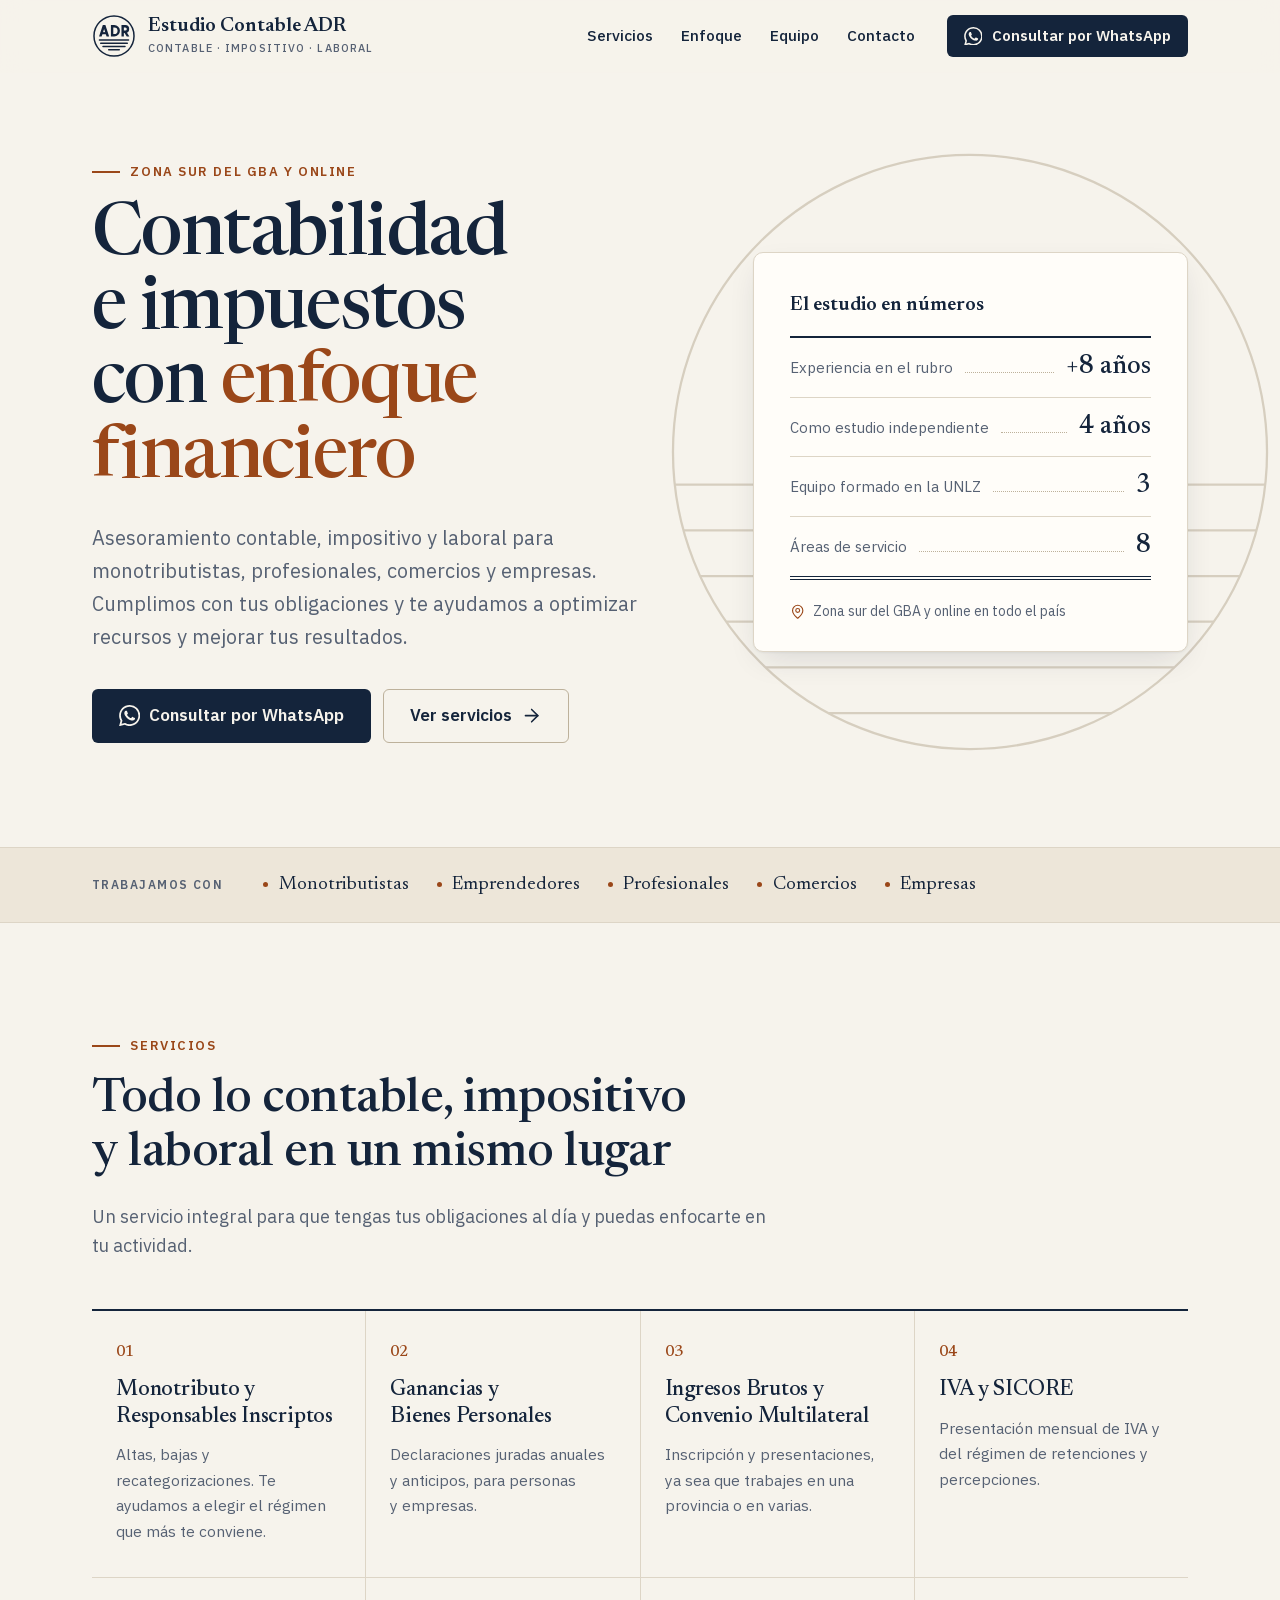
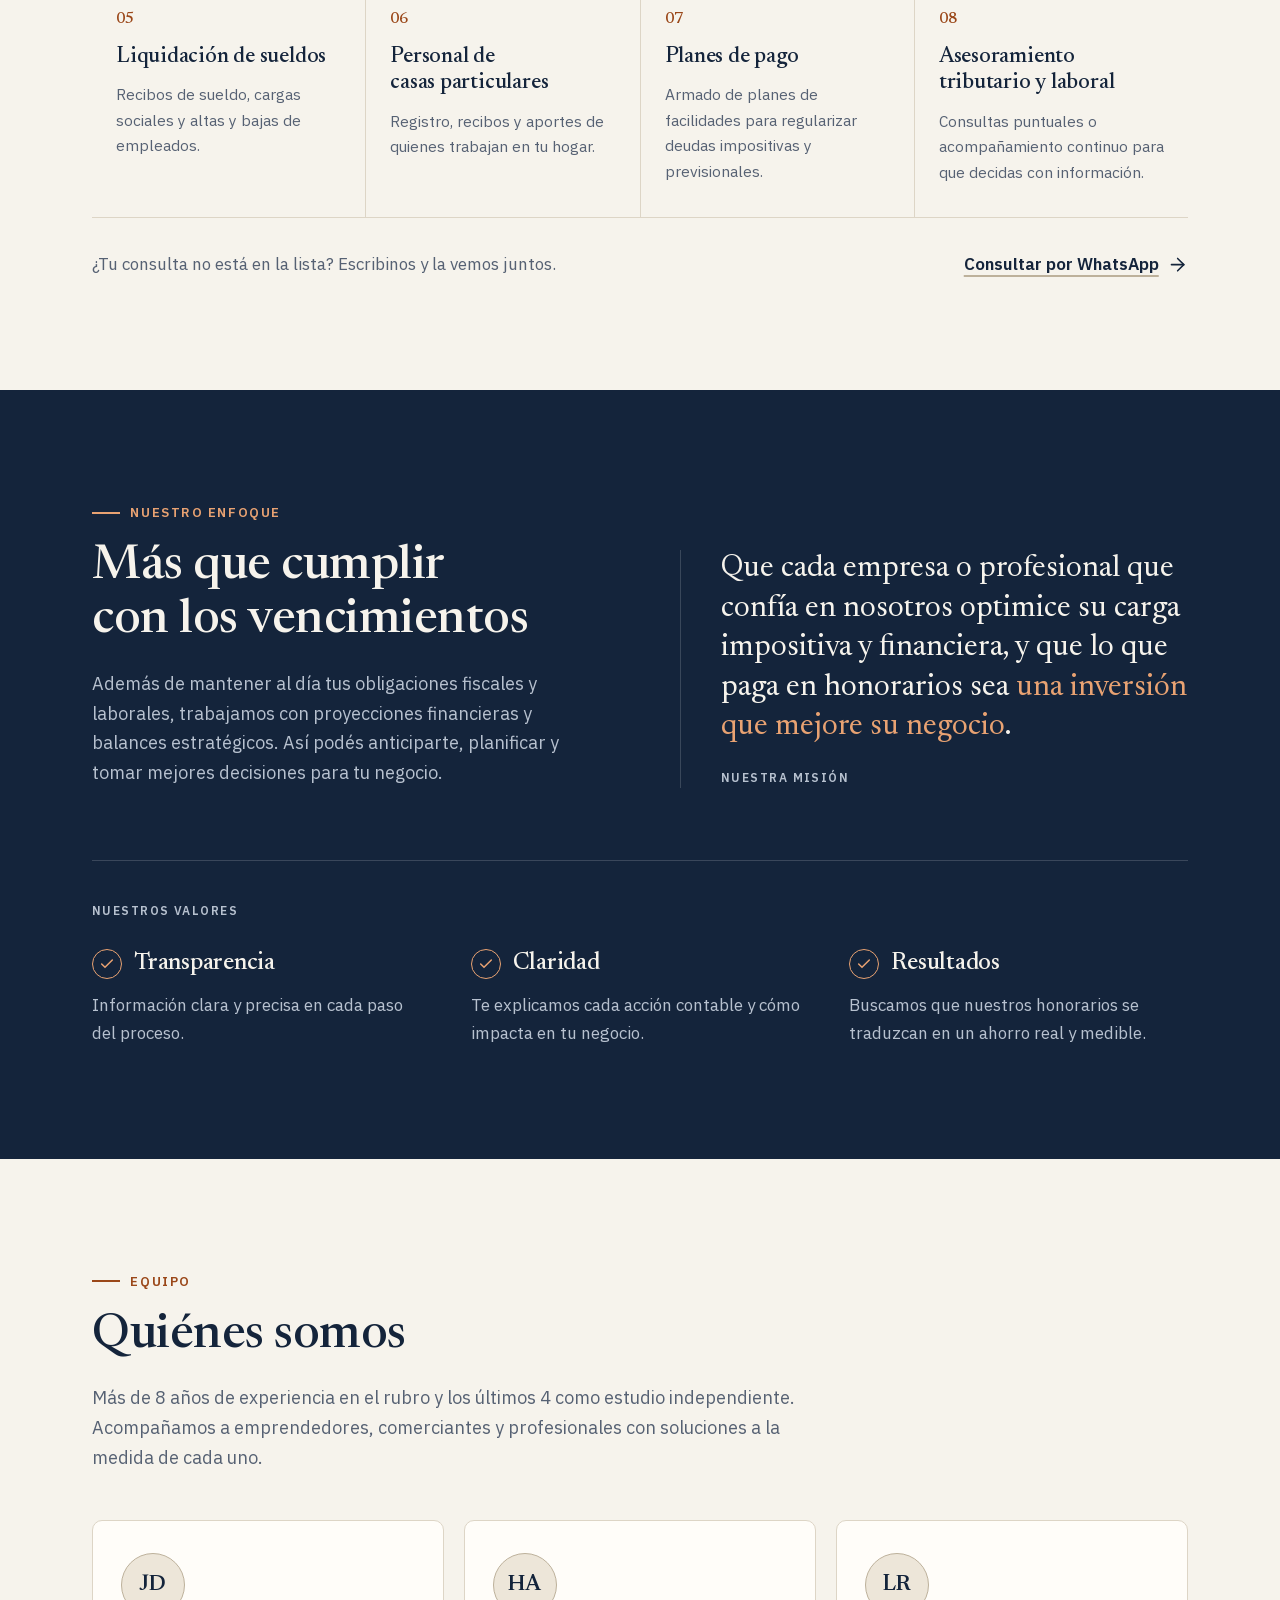
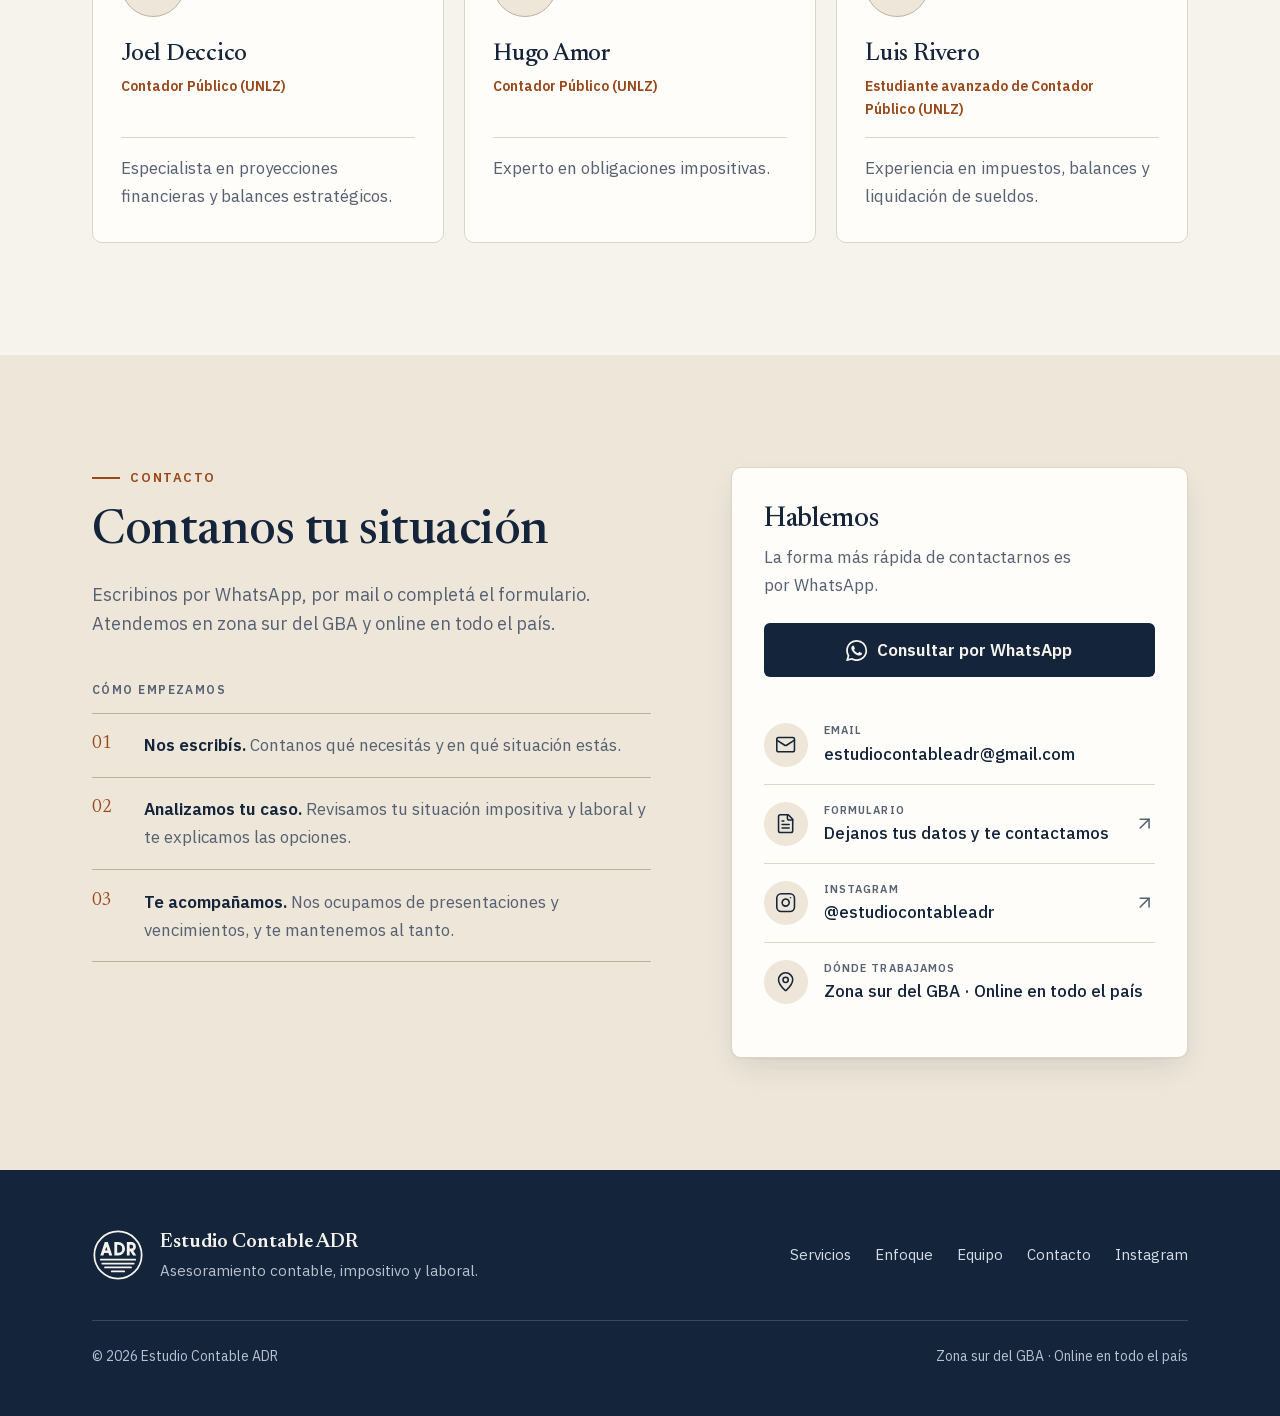
==== index.html @ 070b6fc8 "version initial" ====
<!doctype html>
<html lang="es-AR" class="no-js">
<head>
  <meta charset="utf-8">
  <meta name="viewport" content="width=device-width, initial-scale=1">
  <script>document.documentElement.className = "js";</script>

  <title>Estudio Contable ADR | Contadores en zona sur del GBA y online</title>
  <meta name="description" content="Asesoramiento contable, impositivo y laboral para monotributistas, profesionales, comercios y empresas. Zona sur del GBA y online en todo el país.">
  <link rel="canonical" href="https://estudiocontableadr.com.ar/">
  <meta name="theme-color" content="#14243b">

  <link rel="icon" href="assets/img/favicon.svg" type="image/svg+xml">
  <link rel="icon" href="assets/img/favicon-32.png" sizes="32x32" type="image/png">
  <link rel="apple-touch-icon" href="assets/img/apple-touch-icon.png">

  <link rel="preload" href="assets/fonts/newsreader.woff2" as="font" type="font/woff2" crossorigin>
  <link rel="preload" href="assets/fonts/plex-sans.woff2" as="font" type="font/woff2" crossorigin>
  <link rel="stylesheet" href="assets/css/styles.css">

  <!-- Vista previa al compartir el enlace (WhatsApp, redes, etc.) -->
  <meta property="og:type" content="website">
  <meta property="og:locale" content="es_AR">
  <meta property="og:site_name" content="Estudio Contable ADR">
  <meta property="og:title" content="Estudio Contable ADR">
  <meta property="og:description" content="Asesoramiento contable, impositivo y laboral con enfoque financiero. Zona sur del GBA y online en todo el país.">
  <meta property="og:url" content="https://estudiocontableadr.com.ar/">
  <meta property="og:image" content="https://estudiocontableadr.com.ar/assets/img/og-image.png">
  <meta property="og:image:width" content="1200">
  <meta property="og:image:height" content="630">
  <meta property="og:image:alt" content="Logo de Estudio Contable ADR y lista de servicios">
  <meta name="twitter:card" content="summary_large_image">

  <script type="application/ld+json">
  {
    "@context": "https://schema.org",
    "@type": "AccountingService",
    "@id": "https://estudiocontableadr.com.ar/#estudio",
    "name": "Estudio Contable ADR",
    "description": "Asesoramiento contable, impositivo y laboral para monotributistas, profesionales, comercios y empresas.",
    "slogan": "Optimizamos recursos y mejoramos resultados con enfoque financiero.",
    "url": "https://estudiocontableadr.com.ar/",
    "logo": "https://estudiocontableadr.com.ar/assets/img/logo-512.png",
    "image": "https://estudiocontableadr.com.ar/assets/img/og-image.png",
    "email": "estudiocontableadr@gmail.com",
    "areaServed": [
      { "@type": "AdministrativeArea", "name": "Zona sur del Gran Buenos Aires" },
      { "@type": "Country", "name": "Argentina" }
    ],
    "knowsLanguage": "es-AR",
    "knowsAbout": [
      "Monotributo", "Responsables Inscriptos", "Impuesto a las Ganancias", "Bienes Personales",
      "Ingresos Brutos", "Convenio Multilateral", "IVA", "SICORE", "Liquidación de sueldos",
      "Personal de casas particulares", "Planes de pago", "Proyecciones financieras"
    ],
    "sameAs": ["https://www.instagram.com/estudiocontableadr/"],
    "contactPoint": {
      "@type": "ContactPoint",
      "contactType": "customer service",
      "email": "estudiocontableadr@gmail.com",
      "url": "https://wa.me/message/QQUGEJXV7G3GL1",
      "availableLanguage": "es"
    }
  }
  </script>
</head>
<body>
  <!-- Íconos y logo: se reutilizan más abajo con <use> -->
  <svg xmlns="http://www.w3.org/2000/svg" style="display:none">
    <symbol id="logo" viewBox="0 0 100 100">
      <circle cx="50" cy="50" r="45.5" fill="none" stroke="currentColor" stroke-width="3.4"/>
      <g fill="currentColor">
        <path d="M16 51 24.6 25h5.8L39 51h-5.86L27.5 33.95 21.86 51Z"/>
        <path d="M21 41.2h13V46H21Z"/>
        <path fill-rule="evenodd" d="M43 25h7.5a13 13 0 0 1 0 26H43Zm5.4 5.4v15.2h2.1a7.6 7.6 0 0 0 0-15.2Z"/>
        <path fill-rule="evenodd" d="M67 25h8.5a9 9 0 0 1 0 18H72.4V51H67Zm5.4 5.4v7.2h3.1a3.6 3.6 0 0 0 0-7.2Z"/>
        <path d="M72.6 41h6l6.4 10h-6Z"/>
      </g>
      <path d="M16.9 59h66.2M19.8 66.5h60.4M25 74h50M38 81.5h24" fill="none" stroke="currentColor" stroke-width="3.4" stroke-linecap="round"/>
    </symbol>
    <symbol id="horizon" viewBox="0 0 100 100">
      <g fill="none" stroke="currentColor" stroke-width=".35">
        <circle cx="50" cy="50" r="45.5"/>
        <path d="M4.8 55h90.4M6.1 62h87.8M8.7 69h82.6M12.7 76h74.6M18.7 83h62.6M28.3 90h43.4"/>
      </g>
    </symbol>
    <symbol id="i-whatsapp" viewBox="0 0 24 24">
      <path fill="currentColor" d="M17.472 14.382c-.297-.149-1.758-.867-2.03-.967-.273-.099-.471-.148-.67.15-.197.297-.767.966-.94 1.164-.173.199-.347.223-.644.075-.297-.15-1.255-.463-2.39-1.475-.883-.788-1.48-1.761-1.653-2.059-.173-.297-.018-.458.13-.606.134-.133.298-.347.446-.52.149-.174.198-.298.298-.497.099-.198.05-.371-.025-.52-.075-.149-.669-1.612-.916-2.207-.242-.579-.487-.5-.669-.51-.173-.008-.371-.01-.57-.01-.198 0-.52.074-.792.372-.272.297-1.04 1.016-1.04 2.479 0 1.462 1.065 2.875 1.213 3.074.149.198 2.096 3.2 5.077 4.487.709.306 1.262.489 1.694.625.712.227 1.36.195 1.871.118.571-.085 1.758-.719 2.006-1.413.248-.694.248-1.289.173-1.413-.074-.124-.272-.198-.57-.347m-5.421 7.403h-.004a9.87 9.87 0 0 1-5.031-1.378l-.361-.214-3.741.982.998-3.648-.235-.374a9.86 9.86 0 0 1-1.51-5.26c.001-5.45 4.436-9.884 9.888-9.884 2.64 0 5.122 1.03 6.988 2.898a9.825 9.825 0 0 1 2.893 6.994c-.003 5.45-4.437 9.884-9.885 9.884m8.413-18.297A11.815 11.815 0 0 0 12.05 0C5.495 0 .16 5.335.157 11.892c0 2.096.547 4.142 1.588 5.945L.057 24l6.305-1.654a11.882 11.882 0 0 0 5.683 1.448h.005c6.554 0 11.89-5.335 11.893-11.893a11.821 11.821 0 0 0-3.48-8.413Z"/>
    </symbol>
    <symbol id="i-mail" viewBox="0 0 24 24">
      <rect width="20" height="16" x="2" y="4" rx="2"/><path d="m22 7-8.97 5.7a1.94 1.94 0 0 1-2.06 0L2 7"/>
    </symbol>
    <symbol id="i-form" viewBox="0 0 24 24">
      <path d="M15 2H6a2 2 0 0 0-2 2v16a2 2 0 0 0 2 2h12a2 2 0 0 0 2-2V7Z"/><path d="M14 2v4a2 2 0 0 0 2 2h4"/><path d="M10 9H8"/><path d="M16 13H8"/><path d="M16 17H8"/>
    </symbol>
    <symbol id="i-instagram" viewBox="0 0 24 24">
      <rect width="20" height="20" x="2" y="2" rx="5" ry="5"/><path d="M16 11.37A4 4 0 1 1 12.63 8 4 4 0 0 1 16 11.37z"/><path d="M17.5 6.5h.01"/>
    </symbol>
    <symbol id="i-pin" viewBox="0 0 24 24">
      <path d="M20 10c0 4.993-5.539 10.193-7.399 11.799a1 1 0 0 1-1.202 0C9.539 20.193 4 14.993 4 10a8 8 0 0 1 16 0"/><circle cx="12" cy="10" r="3"/>
    </symbol>
    <symbol id="i-arrow" viewBox="0 0 24 24">
      <path d="M5 12h14"/><path d="m12 5 7 7-7 7"/>
    </symbol>
    <symbol id="i-external" viewBox="0 0 24 24">
      <path d="M7 7h10v10"/><path d="M7 17 17 7"/>
    </symbol>
    <symbol id="i-check" viewBox="0 0 24 24">
      <path d="M20 6 9 17l-5-5"/>
    </symbol>
    <symbol id="i-menu" viewBox="0 0 24 24">
      <path d="M4 7h16M4 12h16M4 17h16"/>
    </symbol>
  </svg>

  <a class="skip-link" href="#contenido">Saltar al contenido</a>

  <header class="site-header">
    <div class="container header-inner">
      <a class="brand" href="#inicio">
        <svg class="brand-mark" aria-hidden="true"><use href="#logo"/></svg>
        <span class="brand-text">
          <span class="brand-name">Estudio Contable ADR</span>
          <span class="brand-tag">Contable · Impositivo · Laboral</span>
        </span>
      </a>

      <button class="nav-toggle" type="button" aria-expanded="false" aria-controls="site-nav">
        <svg class="icon" aria-hidden="true"><use href="#i-menu"/></svg>
        <span class="nav-toggle-label">Menú</span>
      </button>

      <nav class="site-nav" id="site-nav" aria-label="Principal">
        <ul>
          <li><a href="#servicios">Servicios</a></li>
          <li><a href="#enfoque">Enfoque</a></li>
          <li><a href="#equipo">Equipo</a></li>
          <li><a href="#contacto">Contacto</a></li>
        </ul>
        <a class="btn btn-primary btn-sm" href="https://wa.me/message/QQUGEJXV7G3GL1" target="_blank" rel="noopener">
          <svg class="icon icon-fill" aria-hidden="true"><use href="#i-whatsapp"/></svg>
          Consultar por WhatsApp
        </a>
      </nav>
    </div>
  </header>

  <main id="contenido">
    <!-- Inicio -->
    <section class="hero" id="inicio" aria-labelledby="hero-title">
      <div class="container hero-grid">
        <div class="hero-copy">
          <p class="eyebrow">Zona sur del GBA y online</p>
          <h1 id="hero-title">Contabilidad e impuestos con <span class="accent">enfoque financiero</span></h1>
          <p class="hero-lead">
            Asesoramiento contable, impositivo y laboral para monotributistas, profesionales, comercios y empresas.
            Cumplimos con tus obligaciones y te ayudamos a optimizar recursos y mejorar tus resultados.
          </p>
          <div class="hero-actions" data-hide-fab>
            <a class="btn btn-primary btn-lg" href="https://wa.me/message/QQUGEJXV7G3GL1" target="_blank" rel="noopener">
              <svg class="icon icon-fill" aria-hidden="true"><use href="#i-whatsapp"/></svg>
              Consultar por WhatsApp
            </a>
            <a class="btn btn-secondary btn-lg" href="#servicios">
              Ver servicios
              <svg class="icon" aria-hidden="true"><use href="#i-arrow"/></svg>
            </a>
          </div>
        </div>

        <div class="hero-visual">
          <svg class="hero-art" aria-hidden="true"><use href="#horizon"/></svg>
          <aside class="ledger" aria-labelledby="ledger-title">
            <div class="ledger-head">
              <p class="ledger-title" id="ledger-title">El estudio en números</p>
            </div>
            <dl>
              <div class="ledger-row"><dt>Experiencia en el rubro</dt><dd>+8 años</dd></div>
              <div class="ledger-row"><dt>Como estudio independiente</dt><dd>4 años</dd></div>
              <div class="ledger-row"><dt>Equipo formado en la UNLZ</dt><dd>3</dd></div>
              <div class="ledger-row"><dt>Áreas de servicio</dt><dd>8</dd></div>
            </dl>
            <p class="ledger-foot">
              <svg class="icon" aria-hidden="true"><use href="#i-pin"/></svg>
              Zona sur del GBA y online en todo el país
            </p>
          </aside>
        </div>
      </div>
    </section>

    <div class="audience">
      <div class="container audience-inner">
        <p class="audience-label">Trabajamos con</p>
        <ul class="audience-list">
          <li>Monotributistas</li>
          <li>Emprendedores</li>
          <li>Profesionales</li>
          <li>Comercios</li>
          <li>Empresas</li>
        </ul>
      </div>
    </div>

    <!-- Servicios -->
    <section class="section" id="servicios" aria-labelledby="servicios-title">
      <div class="container">
        <div class="section-head">
          <p class="eyebrow">Servicios</p>
          <h2 id="servicios-title">Todo lo contable, impositivo y laboral en un mismo lugar</h2>
          <p class="section-lead">Un servicio integral para que tengas tus obligaciones al día y puedas enfocarte en tu actividad.</p>
        </div>

        <ol class="services">
          <li class="service">
            <span class="service-num">01</span>
            <h3>Monotributo y Responsables Inscriptos</h3>
            <p>Altas, bajas y recategorizaciones. Te ayudamos a elegir el régimen que más te conviene.</p>
          </li>
          <li class="service">
            <span class="service-num">02</span>
            <h3>Ganancias y Bienes Personales</h3>
            <p>Declaraciones juradas anuales y anticipos, para personas y empresas.</p>
          </li>
          <li class="service">
            <span class="service-num">03</span>
            <h3>Ingresos Brutos y Convenio Multilateral</h3>
            <p>Inscripción y presentaciones, ya sea que trabajes en una provincia o en varias.</p>
          </li>
          <li class="service">
            <span class="service-num">04</span>
            <h3>IVA y SICORE</h3>
            <p>Presentación mensual de IVA y del régimen de retenciones y percepciones.</p>
          </li>
          <li class="service">
            <span class="service-num">05</span>
            <h3>Liquidación de sueldos</h3>
            <p>Recibos de sueldo, cargas sociales y altas y bajas de empleados.</p>
          </li>
          <li class="service">
            <span class="service-num">06</span>
            <h3>Personal de casas particulares</h3>
            <p>Registro, recibos y aportes de quienes trabajan en tu hogar.</p>
          </li>
          <li class="service">
            <span class="service-num">07</span>
            <h3>Planes de pago</h3>
            <p>Armado de planes de facilidades para regularizar deudas impositivas y previsionales.</p>
          </li>
          <li class="service">
            <span class="service-num">08</span>
            <h3>Asesoramiento tributario y laboral</h3>
            <p>Consultas puntuales o acompañamiento continuo para que decidas con información.</p>
          </li>
        </ol>

        <div class="services-note">
          <p>¿Tu consulta no está en la lista? Escribinos y la vemos juntos.</p>
          <a class="text-link" href="https://wa.me/message/QQUGEJXV7G3GL1" target="_blank" rel="noopener">
            Consultar por WhatsApp
            <svg class="icon" aria-hidden="true"><use href="#i-arrow"/></svg>
          </a>
        </div>
      </div>
    </section>

    <!-- Enfoque, misión y valores -->
    <section class="section section-dark" id="enfoque" aria-labelledby="enfoque-title">
      <div class="container">
        <div class="enfoque-grid">
          <div class="enfoque-copy">
            <p class="eyebrow">Nuestro enfoque</p>
            <h2 id="enfoque-title">Más que cumplir con los vencimientos</h2>
            <p>
              Además de mantener al día tus obligaciones fiscales y laborales, trabajamos con proyecciones financieras
              y balances estratégicos. Así podés anticiparte, planificar y tomar mejores decisiones para tu negocio.
            </p>
          </div>
          <figure class="mission">
            <blockquote>
              <p>Que cada empresa o profesional que confía en nosotros optimice su carga impositiva y financiera, y que lo que paga en honorarios sea <span class="hl">una inversión que mejore su negocio</span>.</p>
            </blockquote>
            <figcaption>Nuestra misión</figcaption>
          </figure>
        </div>

        <p class="values-label">Nuestros valores</p>
        <ul class="values">
          <li>
            <h3><span class="value-mark" aria-hidden="true"><svg class="icon"><use href="#i-check"/></svg></span>Transparencia</h3>
            <p>Información clara y precisa en cada paso del proceso.</p>
          </li>
          <li>
            <h3><span class="value-mark" aria-hidden="true"><svg class="icon"><use href="#i-check"/></svg></span>Claridad</h3>
            <p>Te explicamos cada acción contable y cómo impacta en tu negocio.</p>
          </li>
          <li>
            <h3><span class="value-mark" aria-hidden="true"><svg class="icon"><use href="#i-check"/></svg></span>Resultados</h3>
            <p>Buscamos que nuestros honorarios se traduzcan en un ahorro real y medible.</p>
          </li>
        </ul>
      </div>
    </section>

    <!-- Equipo -->
    <section class="section" id="equipo" aria-labelledby="equipo-title">
      <div class="container">
        <div class="section-head">
          <p class="eyebrow">Equipo</p>
          <h2 id="equipo-title">Quiénes somos</h2>
          <p class="section-lead">
            Más de 8 años de experiencia en el rubro y los últimos 4 como estudio independiente.
            Acompañamos a emprendedores, comerciantes y profesionales con soluciones a la medida de cada uno.
          </p>
        </div>

        <ul class="team">
          <li class="person">
            <span class="monogram" aria-hidden="true">JD</span>
            <h3>Joel Deccico</h3>
            <p class="person-role">Contador Público (UNLZ)</p>
            <p class="person-bio">Especialista en proyecciones financieras y balances estratégicos.</p>
          </li>
          <li class="person">
            <span class="monogram" aria-hidden="true">HA</span>
            <h3>Hugo Amor</h3>
            <p class="person-role">Contador Público (UNLZ)</p>
            <p class="person-bio">Experto en obligaciones impositivas.</p>
          </li>
          <li class="person">
            <span class="monogram" aria-hidden="true">LR</span>
            <h3>Luis Rivero</h3>
            <p class="person-role">Estudiante avanzado de Contador Público (UNLZ)</p>
            <p class="person-bio">Experiencia en impuestos, balances y liquidación de sueldos.</p>
          </li>
        </ul>
      </div>
    </section>

    <!-- Contacto -->
    <section class="section section-alt" id="contacto" aria-labelledby="contacto-title" data-hide-fab>
      <div class="container contact-grid">
        <div class="contact-copy">
          <p class="eyebrow">Contacto</p>
          <h2 id="contacto-title">Contanos tu situación</h2>
          <p class="section-lead">
            Escribinos por WhatsApp, por mail o completá el formulario.
            Atendemos en zona sur del GBA y online en todo el país.
          </p>

          <h3 class="steps-title">Cómo empezamos</h3>
          <ol class="steps">
            <li><p><strong>Nos escribís.</strong> Contanos qué necesitás y en qué situación estás.</p></li>
            <li><p><strong>Analizamos tu caso.</strong> Revisamos tu situación impositiva y laboral y te explicamos las opciones.</p></li>
            <li><p><strong>Te acompañamos.</strong> Nos ocupamos de presentaciones y vencimientos, y te mantenemos al tanto.</p></li>
          </ol>
        </div>

        <div class="contact-card">
          <h3>Hablemos</h3>
          <p>La forma más rápida de contactarnos es por WhatsApp.</p>
          <a class="btn btn-primary btn-lg btn-block" href="https://wa.me/message/QQUGEJXV7G3GL1" target="_blank" rel="noopener">
            <svg class="icon icon-fill" aria-hidden="true"><use href="#i-whatsapp"/></svg>
            Consultar por WhatsApp
          </a>
          <ul class="contact-list">
            <li>
              <a class="contact-item" href="mailto:estudiocontableadr@gmail.com">
                <span class="contact-icon" aria-hidden="true"><svg class="icon"><use href="#i-mail"/></svg></span>
                <span><span class="contact-label">Email</span><span class="contact-value">estudiocontableadr@gmail.com</span></span>
              </a>
            </li>
            <li>
              <a class="contact-item" href="https://docs.google.com/forms/d/e/1FAIpQLSdKq2S0d7ADf2-UgpRKqKC4m7W-3a2erWjjHRKB56jhGeQkDA/viewform" target="_blank" rel="noopener">
                <span class="contact-icon" aria-hidden="true"><svg class="icon"><use href="#i-form"/></svg></span>
                <span><span class="contact-label">Formulario</span><span class="contact-value">Dejanos tus datos y te contactamos</span></span>
                <svg class="icon contact-arrow" aria-hidden="true"><use href="#i-external"/></svg>
              </a>
            </li>
            <li>
              <a class="contact-item" href="https://www.instagram.com/estudiocontableadr/" target="_blank" rel="noopener">
                <span class="contact-icon" aria-hidden="true"><svg class="icon"><use href="#i-instagram"/></svg></span>
                <span><span class="contact-label">Instagram</span><span class="contact-value">@estudiocontableadr</span></span>
                <svg class="icon contact-arrow" aria-hidden="true"><use href="#i-external"/></svg>
              </a>
            </li>
            <li>
              <div class="contact-item">
                <span class="contact-icon" aria-hidden="true"><svg class="icon"><use href="#i-pin"/></svg></span>
                <span><span class="contact-label">Dónde trabajamos</span><span class="contact-value">Zona sur del GBA · Online en todo el país</span></span>
              </div>
            </li>
          </ul>
        </div>
      </div>
    </section>
  </main>

  <footer class="site-footer" data-hide-fab>
    <div class="container footer-inner">
      <div class="footer-brand">
        <svg aria-hidden="true"><use href="#logo"/></svg>
        <div>
          <p class="footer-name">Estudio Contable ADR</p>
          <p>Asesoramiento contable, impositivo y laboral.</p>
        </div>
      </div>
      <nav class="footer-nav" aria-label="Pie de página">
        <ul>
          <li><a href="#servicios">Servicios</a></li>
          <li><a href="#enfoque">Enfoque</a></li>
          <li><a href="#equipo">Equipo</a></li>
          <li><a href="#contacto">Contacto</a></li>
          <li><a href="https://www.instagram.com/estudiocontableadr/" target="_blank" rel="noopener">Instagram</a></li>
        </ul>
      </nav>
      <div class="footer-bottom">
        <p>© <span data-year>2026</span> Estudio Contable ADR</p>
        <p>Zona sur del GBA · Online en todo el país</p>
      </div>
    </div>
  </footer>

  <a class="wa-float" href="https://wa.me/message/QQUGEJXV7G3GL1" target="_blank" rel="noopener" aria-label="Consultar por WhatsApp">
    <svg class="icon icon-fill" aria-hidden="true"><use href="#i-whatsapp"/></svg>
  </a>

  <script src="assets/js/main.js" defer></script>
</body>
</html>
---- assets/css/styles.css ----
/* ==========================================================================
   Estudio Contable ADR
   ========================================================================== */

@font-face {
  font-family: "Newsreader";
  src: url("../fonts/newsreader.woff2") format("woff2");
  font-weight: 400 600;
  font-style: normal;
  font-display: swap;
}

@font-face {
  font-family: "IBM Plex Sans";
  src: url("../fonts/plex-sans.woff2") format("woff2");
  font-weight: 400 600;
  font-style: normal;
  font-display: swap;
}

:root {
  --ink: #14243b;
  --ink-soft: #24395a;
  --text: #1f2a38;
  --muted: #566173;
  --paper: #f6f3ec;
  --paper-2: #ede6d9;
  --surface: #fffdf9;
  --line: #ddd5c6;
  --line-strong: #bdb19b;
  --accent: #9a4719;
  --accent-soft: #e8a272;

  --on-dark: #d5dce6;
  --on-dark-muted: #b7c1cf;
  --on-dark-line: rgb(255 255 255 / 0.16);

  --font-serif: "Newsreader", "Iowan Old Style", Georgia, serif;
  --font-sans: "IBM Plex Sans", system-ui, -apple-system, "Segoe UI", Roboto, sans-serif;

  --radius: 10px;
  --radius-sm: 6px;
  --shadow: 0 1px 2px rgb(20 36 59 / 0.05), 0 12px 32px -8px rgb(20 36 59 / 0.14);
  --container: 1160px;
  --header-h: 72px;
}

/* Base ------------------------------------------------------------------ */

*,
*::before,
*::after {
  box-sizing: border-box;
}

html {
  -webkit-text-size-adjust: 100%;
  text-size-adjust: 100%;
  scroll-padding-top: calc(var(--header-h) + 12px);
}

@media (prefers-reduced-motion: no-preference) {
  html {
    scroll-behavior: smooth;
  }
}

body {
  margin: 0;
  background: var(--paper);
  color: var(--text);
  font-family: var(--font-sans);
  font-size: 1.0625rem;
  line-height: 1.65;
  -webkit-font-smoothing: antialiased;
  -moz-osx-font-smoothing: grayscale;
}

h1,
h2,
h3 {
  margin: 0;
  font-family: var(--font-serif);
  font-weight: 500;
  line-height: 1.12;
  letter-spacing: -0.01em;
  color: var(--ink);
  text-wrap: balance;
}

h2 {
  font-size: clamp(2rem, 1.45rem + 2.3vw, 3rem);
}

p {
  margin: 0;
  text-wrap: pretty;
}

ul,
ol {
  margin: 0;
  padding: 0;
  list-style: none;
}

a {
  color: inherit;
}

svg {
  display: block;
}

:focus-visible {
  outline: 3px solid var(--accent);
  outline-offset: 3px;
  border-radius: 4px;
}

.container {
  width: 100%;
  max-width: var(--container);
  margin-inline: auto;
  padding-inline: 20px;
}

@media (min-width: 768px) {
  .container {
    padding-inline: 32px;
  }
}

.icon {
  width: 1.25em;
  height: 1.25em;
  flex: none;
  fill: none;
  stroke: currentColor;
  stroke-width: 1.75;
  stroke-linecap: round;
  stroke-linejoin: round;
}

.icon-fill {
  stroke: none;
}

.skip-link {
  position: absolute;
  top: -100px;
  left: 16px;
  z-index: 100;
  padding: 0.75rem 1rem;
  background: var(--ink);
  color: var(--paper);
  border-radius: var(--radius-sm);
  font-weight: 600;
  text-decoration: none;
}

.skip-link:focus {
  top: 12px;
}

.eyebrow {
  display: flex;
  align-items: center;
  gap: 0.65rem;
  margin-bottom: 1.1rem;
  font-size: 0.8125rem;
  font-weight: 600;
  letter-spacing: 0.12em;
  text-transform: uppercase;
  color: var(--accent);
}

.eyebrow::before {
  content: "";
  width: 28px;
  height: 2px;
  background: currentColor;
  flex: none;
}

/* Buttons --------------------------------------------------------------- */

.btn {
  display: inline-flex;
  align-items: center;
  justify-content: center;
  gap: 0.6rem;
  min-height: 48px;
  padding: 0.75rem 1.35rem;
  border: 1.5px solid transparent;
  border-radius: var(--radius-sm);
  font-family: inherit;
  font-size: 1rem;
  font-weight: 600;
  line-height: 1.2;
  text-decoration: none;
  cursor: pointer;
  transition: background-color 0.2s, border-color 0.2s, color 0.2s;
}

.btn-primary {
  background: var(--ink);
  color: var(--paper);
}

.btn-primary:hover {
  background: var(--ink-soft);
}

.btn-secondary {
  background: transparent;
  border-color: var(--line-strong);
  color: var(--ink);
}

.btn-secondary:hover {
  border-color: var(--ink);
}

.btn-sm {
  min-height: 42px;
  padding: 0.5rem 1rem;
  font-size: 0.9375rem;
}

.btn-lg {
  min-height: 54px;
  padding: 0.85rem 1.6rem;
  font-size: 1.0625rem;
}

.btn-block {
  width: 100%;
}

@media (max-width: 359px) {
  .btn-lg {
    padding-inline: 1rem;
    font-size: 1rem;
  }
}

.text-link {
  display: inline-flex;
  align-items: center;
  gap: 0.5rem;
  font-weight: 600;
  color: var(--ink);
  text-decoration: underline;
  text-decoration-color: var(--line-strong);
  text-underline-offset: 0.3em;
  text-decoration-thickness: 1.5px;
  transition: color 0.2s, text-decoration-color 0.2s;
}

.text-link:hover {
  color: var(--accent);
  text-decoration-color: currentColor;
}

/* Header ---------------------------------------------------------------- */

.site-header {
  position: sticky;
  top: 0;
  z-index: 50;
  background: rgb(246 243 236 / 0.94);
  border-bottom: 1px solid transparent;
  transition: border-color 0.2s;
}

@supports (backdrop-filter: blur(1px)) {
  .site-header {
    background: rgb(246 243 236 / 0.85);
    backdrop-filter: saturate(1.4) blur(12px);
  }
}

.site-header.is-scrolled,
.site-header:has(.site-nav.is-open) {
  border-bottom-color: var(--line);
}

.header-inner {
  display: flex;
  align-items: center;
  justify-content: space-between;
  gap: 1rem;
  min-height: var(--header-h);
}

.brand {
  display: flex;
  align-items: center;
  gap: 0.75rem;
  color: var(--ink);
  text-decoration: none;
}

.brand-mark {
  width: 44px;
  height: 44px;
  flex: none;
}

.brand-name {
  display: block;
  font-family: var(--font-serif);
  font-size: 1.25rem;
  font-weight: 600;
  line-height: 1.1;
}

.brand-tag {
  display: block;
  margin-top: 0.15rem;
  font-size: 0.6875rem;
  font-weight: 500;
  letter-spacing: 0.1em;
  text-transform: uppercase;
  color: var(--muted);
}

@media (max-width: 479px) {
  .brand {
    gap: 0.6rem;
  }

  .brand-mark {
    width: 40px;
    height: 40px;
  }

  .brand-name {
    font-size: 1.125rem;
    white-space: nowrap;
  }

  .brand-tag {
    display: none;
  }
}

.nav-toggle {
  display: none;
  align-items: center;
  gap: 0.5rem;
  min-height: 44px;
  padding: 0.5rem 0.9rem;
  border: 1.5px solid var(--line-strong);
  border-radius: var(--radius-sm);
  background: transparent;
  color: var(--ink);
  font: inherit;
  font-size: 0.9375rem;
  font-weight: 600;
  cursor: pointer;
}

.js .nav-toggle {
  display: inline-flex;
}

@media (max-width: 359px) {
  .nav-toggle {
    padding-inline: 0.6rem;
  }

  .nav-toggle-label {
    position: absolute;
    width: 1px;
    height: 1px;
    overflow: hidden;
    clip-path: inset(50%);
    white-space: nowrap;
  }
}

.site-nav {
  display: none;
}

.site-nav.is-open {
  display: block;
  position: absolute;
  top: 100%;
  left: 0;
  right: 0;
  padding: 0.25rem 20px 1.5rem;
  background: var(--paper);
  border-bottom: 1px solid var(--line);
  box-shadow: 0 16px 24px -16px rgb(20 36 59 / 0.25);
}

.site-nav a:not(.btn) {
  display: block;
  padding: 0.9rem 0;
  border-bottom: 1px solid var(--line);
  color: var(--ink);
  font-weight: 500;
  text-decoration: none;
}

.site-nav .btn {
  width: 100%;
  margin-top: 1.25rem;
}

@media (min-width: 920px) {
  .js .nav-toggle {
    display: none;
  }

  .site-nav,
  .site-nav.is-open {
    display: flex;
    align-items: center;
    gap: 2rem;
    position: static;
    padding: 0;
    background: none;
    border: 0;
    box-shadow: none;
  }

  .site-nav ul {
    display: flex;
    gap: 1.75rem;
  }

  .site-nav a:not(.btn) {
    padding: 0.25rem 0;
    border: 0;
    font-size: 0.9688rem;
    transition: color 0.2s;
  }

  .site-nav a:not(.btn):hover {
    color: var(--accent);
  }

  .site-nav .btn {
    width: auto;
    margin: 0;
  }
}

/* Hero ------------------------------------------------------------------ */

.hero {
  position: relative;
  padding: 3rem 0 3.5rem;
  overflow: hidden;
}

.hero-grid {
  display: grid;
  gap: 3rem;
  align-items: center;
}

@media (min-width: 960px) {
  .hero {
    padding: 5.5rem 0 6.5rem;
  }

  .hero-grid {
    grid-template-columns: minmax(0, 1.15fr) minmax(0, 0.85fr);
    gap: 4.5rem;
  }
}

.hero h1 {
  font-size: clamp(2.6rem, 1.5rem + 4.6vw, 4.5rem);
  line-height: 1.03;
  letter-spacing: -0.022em;
  max-width: 13ch;
}

.hero h1 .accent {
  color: var(--accent);
}

.hero-lead {
  max-width: 36rem;
  margin-top: 1.5rem;
  font-size: clamp(1.0625rem, 1rem + 0.35vw, 1.25rem);
  color: var(--muted);
}

.hero-actions {
  display: flex;
  flex-wrap: wrap;
  gap: 0.75rem;
  margin-top: 2.25rem;
}

@media (max-width: 479px) {
  .hero-actions .btn {
    width: 100%;
  }
}

.hero-visual {
  position: relative;
}

.hero-art {
  position: absolute;
  top: 50%;
  left: 50%;
  width: 150%;
  max-width: 720px;
  aspect-ratio: 1;
  height: auto;
  transform: translate(-50%, -50%);
  color: var(--line-strong);
  opacity: 0.55;
  pointer-events: none;
}

/* Ledger card */

.ledger {
  position: relative;
  padding: 1.5rem 1.25rem 1.25rem;
  background: var(--surface);
  border: 1px solid var(--line);
  border-radius: var(--radius);
  box-shadow: var(--shadow);
}

@media (min-width: 480px) {
  .ledger {
    padding: 1.75rem 1.75rem 1.5rem;
  }
}

@media (min-width: 960px) {
  .ledger {
    padding: 2.25rem 2.25rem 1.75rem;
  }
}

.ledger-head {
  display: flex;
  align-items: baseline;
  justify-content: space-between;
  gap: 1rem;
  padding-bottom: 0.9rem;
  border-bottom: 2px solid var(--ink);
}

.ledger-title {
  font-family: var(--font-serif);
  font-size: 1.25rem;
  font-weight: 600;
  color: var(--ink);
}

.ledger dl {
  margin: 0;
}

.ledger-row {
  display: flex;
  align-items: baseline;
  gap: 0.75rem;
  padding: 1rem 0;
  border-bottom: 1px solid var(--line);
}

.ledger-row:last-child {
  border-bottom: 4px double var(--ink);
}

.ledger-row dt {
  display: flex;
  align-items: baseline;
  flex: 1;
  gap: 0.75rem;
  min-width: 0;
  font-size: 0.9375rem;
  color: var(--muted);
}

.ledger-row dt::after {
  content: "";
  flex: 1;
  min-width: 1rem;
  border-bottom: 1.5px dotted var(--line-strong);
}

.ledger-row dd {
  margin: 0;
  font-family: var(--font-serif);
  font-size: clamp(1.375rem, 1.2rem + 0.8vw, 1.625rem);
  font-weight: 500;
  line-height: 1;
  color: var(--ink);
  font-variant-numeric: lining-nums tabular-nums;
  white-space: nowrap;
}

.ledger-foot {
  display: flex;
  align-items: center;
  gap: 0.5rem;
  margin-top: 1.25rem;
  font-size: 0.875rem;
  color: var(--muted);
}

.ledger-foot .icon {
  width: 1.1em;
  height: 1.1em;
  color: var(--accent);
}

/* Audience strip -------------------------------------------------------- */

.audience {
  border-block: 1px solid var(--line);
  background: var(--paper-2);
}

.audience-inner {
  display: flex;
  flex-wrap: wrap;
  align-items: center;
  gap: 0.75rem 2.5rem;
  padding-block: 1.35rem;
}

.audience-label {
  font-size: 0.75rem;
  font-weight: 600;
  letter-spacing: 0.12em;
  text-transform: uppercase;
  color: var(--muted);
}

.audience-list {
  display: flex;
  flex-wrap: wrap;
  gap: 0.35rem 1.75rem;
}

.audience-list li {
  display: flex;
  align-items: center;
  gap: 0.65rem;
  font-family: var(--font-serif);
  font-size: 1.1875rem;
  color: var(--ink);
}

.audience-list li::before {
  content: "";
  width: 5px;
  height: 5px;
  border-radius: 50%;
  background: var(--accent);
}

/* Sections -------------------------------------------------------------- */

.section {
  padding: 4.5rem 0;
}

@media (min-width: 960px) {
  .section {
    padding: 7rem 0;
  }
}

.section-head {
  max-width: 46rem;
  margin-bottom: 3rem;
}

.section-lead {
  margin-top: 1.25rem;
  font-size: 1.125rem;
  color: var(--muted);
}

/* Services -------------------------------------------------------------- */

.services {
  display: grid;
  gap: 1px;
  background: var(--line);
  border-top: 2px solid var(--ink);
  border-bottom: 1px solid var(--line);
}

@media (min-width: 640px) {
  .services {
    grid-template-columns: repeat(2, 1fr);
  }
}

@media (min-width: 1024px) {
  .services {
    grid-template-columns: repeat(4, 1fr);
  }
}

.service {
  display: flex;
  flex-direction: column;
  gap: 0.75rem;
  padding: 1.75rem 1.5rem 2rem;
  background: var(--paper);
  transition: background-color 0.2s;
}

@media (max-width: 639px) {
  .service {
    padding-inline: 0.25rem;
  }
}

.service:hover {
  background: var(--surface);
}

.service-num {
  font-family: var(--font-serif);
  font-size: 1rem;
  font-weight: 500;
  color: var(--accent);
  font-variant-numeric: lining-nums tabular-nums;
}

.service h3 {
  font-size: 1.375rem;
  line-height: 1.2;
}

.service p {
  font-size: 0.9688rem;
  color: var(--muted);
}

.services-note {
  display: flex;
  flex-wrap: wrap;
  align-items: center;
  justify-content: space-between;
  gap: 1rem 2rem;
  margin-top: 2rem;
  color: var(--muted);
}

/* Enfoque (dark) -------------------------------------------------------- */

.section-dark {
  position: relative;
  overflow: hidden;
  background: var(--ink);
  color: var(--on-dark);
}

.section-dark > .container {
  position: relative;
}

.section-dark h2,
.section-dark h3 {
  color: var(--paper);
}

.section-dark .eyebrow {
  color: var(--accent-soft);
}

.enfoque-grid {
  display: grid;
  gap: 3rem;
}

@media (min-width: 960px) {
  .enfoque-grid {
    grid-template-columns: 1fr 1fr;
    gap: 5rem;
    align-items: end;
  }
}

.enfoque-copy > p:last-child {
  margin-top: 1.25rem;
  font-size: 1.125rem;
  color: var(--on-dark-muted);
}

.mission {
  margin: 0;
  padding-top: 2rem;
  border-top: 1px solid var(--on-dark-line);
}

@media (min-width: 960px) {
  .mission {
    padding: 0 0 0 2.5rem;
    border-top: 0;
    border-left: 1px solid var(--on-dark-line);
  }
}

.mission blockquote {
  margin: 0;
  font-family: var(--font-serif);
  font-size: clamp(1.4rem, 1.15rem + 1vw, 1.875rem);
  line-height: 1.32;
  color: var(--paper);
}

.mission .hl {
  color: var(--accent-soft);
}

.mission figcaption {
  margin-top: 1.25rem;
  font-size: 0.75rem;
  font-weight: 600;
  letter-spacing: 0.12em;
  text-transform: uppercase;
  color: var(--on-dark-muted);
}

.values-label {
  margin-top: 4.5rem;
  padding-top: 2.5rem;
  border-top: 1px solid var(--on-dark-line);
  font-size: 0.75rem;
  font-weight: 600;
  letter-spacing: 0.12em;
  text-transform: uppercase;
  color: var(--on-dark-muted);
}

.values {
  display: grid;
  gap: 2rem;
  margin-top: 1.75rem;
}

@media (min-width: 768px) {
  .values {
    grid-template-columns: repeat(3, 1fr);
    gap: 2.5rem;
  }
}

.values h3 {
  display: flex;
  align-items: center;
  gap: 0.75rem;
  font-size: 1.5rem;
}

.value-mark {
  display: grid;
  place-items: center;
  width: 30px;
  height: 30px;
  border: 1.5px solid var(--accent-soft);
  border-radius: 50%;
  color: var(--accent-soft);
  flex: none;
}

.value-mark .icon {
  width: 16px;
  height: 16px;
  stroke-width: 2.25;
}

.values p {
  margin-top: 0.75rem;
  color: var(--on-dark-muted);
}

/* Team ------------------------------------------------------------------ */

.team {
  display: grid;
  gap: 1.25rem;
}

@media (min-width: 768px) {
  .team {
    grid-template-columns: repeat(3, 1fr);
  }

  @supports (grid-template-rows: subgrid) {
    .team {
      grid-template-rows: repeat(4, auto);
      row-gap: 0;
    }

    .person {
      display: grid;
      grid-row: span 4;
      grid-template-rows: subgrid;
      align-content: start;
    }
  }
}

.person {
  padding: 2rem 1.75rem;
  background: var(--surface);
  border: 1px solid var(--line);
  border-radius: var(--radius);
}

.monogram {
  display: grid;
  place-items: center;
  width: 64px;
  height: 64px;
  margin-bottom: 1.5rem;
  border: 1px solid var(--line-strong);
  border-radius: 50%;
  background: var(--paper-2);
  font-family: var(--font-serif);
  font-size: 1.375rem;
  font-weight: 600;
  letter-spacing: 0.02em;
  color: var(--ink);
}

.person h3 {
  font-size: 1.5rem;
}

.person-role {
  margin-top: 0.4rem;
  font-size: 0.875rem;
  font-weight: 600;
  color: var(--accent);
}

.person-bio {
  margin-top: 1rem;
  padding-top: 1rem;
  border-top: 1px solid var(--line);
  color: var(--muted);
}

/* Contact --------------------------------------------------------------- */

.section-alt {
  background: var(--paper-2);
}

.contact-grid {
  display: grid;
  gap: 3rem;
}

@media (min-width: 960px) {
  .contact-grid {
    grid-template-columns: minmax(0, 1.1fr) minmax(0, 0.9fr);
    gap: 5rem;
    align-items: start;
  }
}

.steps-title {
  margin-top: 2.75rem;
  font-family: var(--font-sans);
  font-size: 0.75rem;
  font-weight: 600;
  letter-spacing: 0.12em;
  text-transform: uppercase;
  color: var(--muted);
}

.steps {
  margin-top: 1rem;
  counter-reset: step;
}

.steps li {
  display: grid;
  grid-template-columns: 2.5rem 1fr;
  gap: 0.75rem;
  padding: 1.1rem 0;
  border-top: 1px solid var(--line-strong);
  counter-increment: step;
}

.steps li:last-child {
  border-bottom: 1px solid var(--line-strong);
}

.steps li::before {
  content: counter(step, decimal-leading-zero);
  font-family: var(--font-serif);
  font-size: 1.125rem;
  line-height: 1.5;
  color: var(--accent);
  font-variant-numeric: lining-nums tabular-nums;
}

.steps p {
  color: var(--muted);
}

.steps strong {
  color: var(--ink);
  font-weight: 600;
}

.contact-card {
  padding: 2rem 1.5rem;
  background: var(--surface);
  border: 1px solid var(--line);
  border-radius: var(--radius);
  box-shadow: var(--shadow);
}

@media (min-width: 480px) {
  .contact-card {
    padding: 2.25rem 2rem;
  }
}

.contact-card h3 {
  font-size: 1.75rem;
}

.contact-card > p {
  margin-top: 0.5rem;
  color: var(--muted);
}

.contact-card .btn {
  margin-top: 1.5rem;
}

.contact-list {
  margin-top: 1.75rem;
}

.contact-list li + li {
  border-top: 1px solid var(--line);
}

.contact-item {
  display: flex;
  align-items: center;
  gap: 1rem;
  padding: 1rem 0;
  color: var(--text);
  text-decoration: none;
}

.contact-icon {
  display: grid;
  place-items: center;
  width: 44px;
  height: 44px;
  flex: none;
  border-radius: 50%;
  background: var(--paper-2);
  color: var(--ink);
}

.contact-label {
  display: block;
  font-size: 0.6875rem;
  font-weight: 600;
  letter-spacing: 0.1em;
  text-transform: uppercase;
  color: var(--muted);
}

.contact-value {
  display: block;
  font-weight: 500;
  color: var(--ink);
  overflow-wrap: anywhere;
  transition: color 0.2s;
}

.contact-arrow {
  margin-left: auto;
  color: var(--muted);
}

a.contact-item:hover .contact-value {
  color: var(--accent);
}

/* Footer ---------------------------------------------------------------- */

.site-footer {
  padding: 3.5rem 0 6.5rem;
  background: var(--ink);
  color: var(--on-dark-muted);
  font-size: 0.9375rem;
}

@media (min-width: 768px) {
  .site-footer {
    padding-bottom: 3rem;
  }
}

.footer-inner {
  display: grid;
  gap: 2.25rem;
}

@media (min-width: 768px) {
  .footer-inner {
    grid-template-columns: 1fr auto;
    align-items: center;
  }
}

.footer-brand {
  display: flex;
  align-items: center;
  gap: 1rem;
}

.footer-brand svg {
  width: 52px;
  height: 52px;
  flex: none;
  color: var(--paper);
}

.footer-name {
  font-family: var(--font-serif);
  font-size: 1.25rem;
  font-weight: 600;
  color: var(--paper);
}

.footer-nav ul {
  display: flex;
  flex-wrap: wrap;
  gap: 0.5rem 1.5rem;
}

.footer-nav a {
  color: var(--on-dark);
  text-decoration: none;
}

.footer-nav a:hover {
  color: var(--paper);
  text-decoration: underline;
  text-underline-offset: 0.25em;
}

.footer-bottom {
  display: flex;
  flex-wrap: wrap;
  justify-content: space-between;
  gap: 0.5rem 2rem;
  padding-top: 1.5rem;
  border-top: 1px solid var(--on-dark-line);
  font-size: 0.875rem;
}

@media (min-width: 768px) {
  .footer-bottom {
    grid-column: 1 / -1;
  }
}

/* Floating WhatsApp ----------------------------------------------------- */

.wa-float {
  position: fixed;
  right: 16px;
  bottom: 16px;
  z-index: 40;
  display: grid;
  place-items: center;
  width: 56px;
  height: 56px;
  border-radius: 50%;
  background: var(--ink);
  color: var(--paper);
  box-shadow: 0 0 0 2px rgb(246 243 236 / 0.9), 0 10px 24px -6px rgb(20 36 59 / 0.45);
  transition: opacity 0.25s, transform 0.25s, background-color 0.2s;
}

.wa-float:hover {
  background: var(--ink-soft);
}

.wa-float .icon {
  width: 26px;
  height: 26px;
}

.js .wa-float {
  opacity: 0;
  transform: translateY(12px);
  pointer-events: none;
}

.js .wa-float.is-visible {
  opacity: 1;
  transform: none;
  pointer-events: auto;
}

@media (min-width: 768px) {
  .wa-float {
    right: 24px;
    bottom: 24px;
  }
}

@media (prefers-reduced-motion: reduce) {
  *,
  *::before,
  *::after {
    transition: none !important;
  }
}

/* 404 ------------------------------------------------------------------- */

.not-found {
  display: grid;
  place-items: center;
  min-height: 100vh;
  min-height: 100dvh;
  padding: 2rem 20px;
  text-align: center;
}

.not-found .brand-mark {
  width: 72px;
  height: 72px;
  margin: 0 auto 2rem;
  color: var(--ink);
}

.not-found h1 {
  font-size: clamp(2rem, 1.5rem + 2vw, 2.75rem);
}

.not-found p {
  max-width: 28rem;
  margin: 1rem auto 2rem;
  color: var(--muted);
}
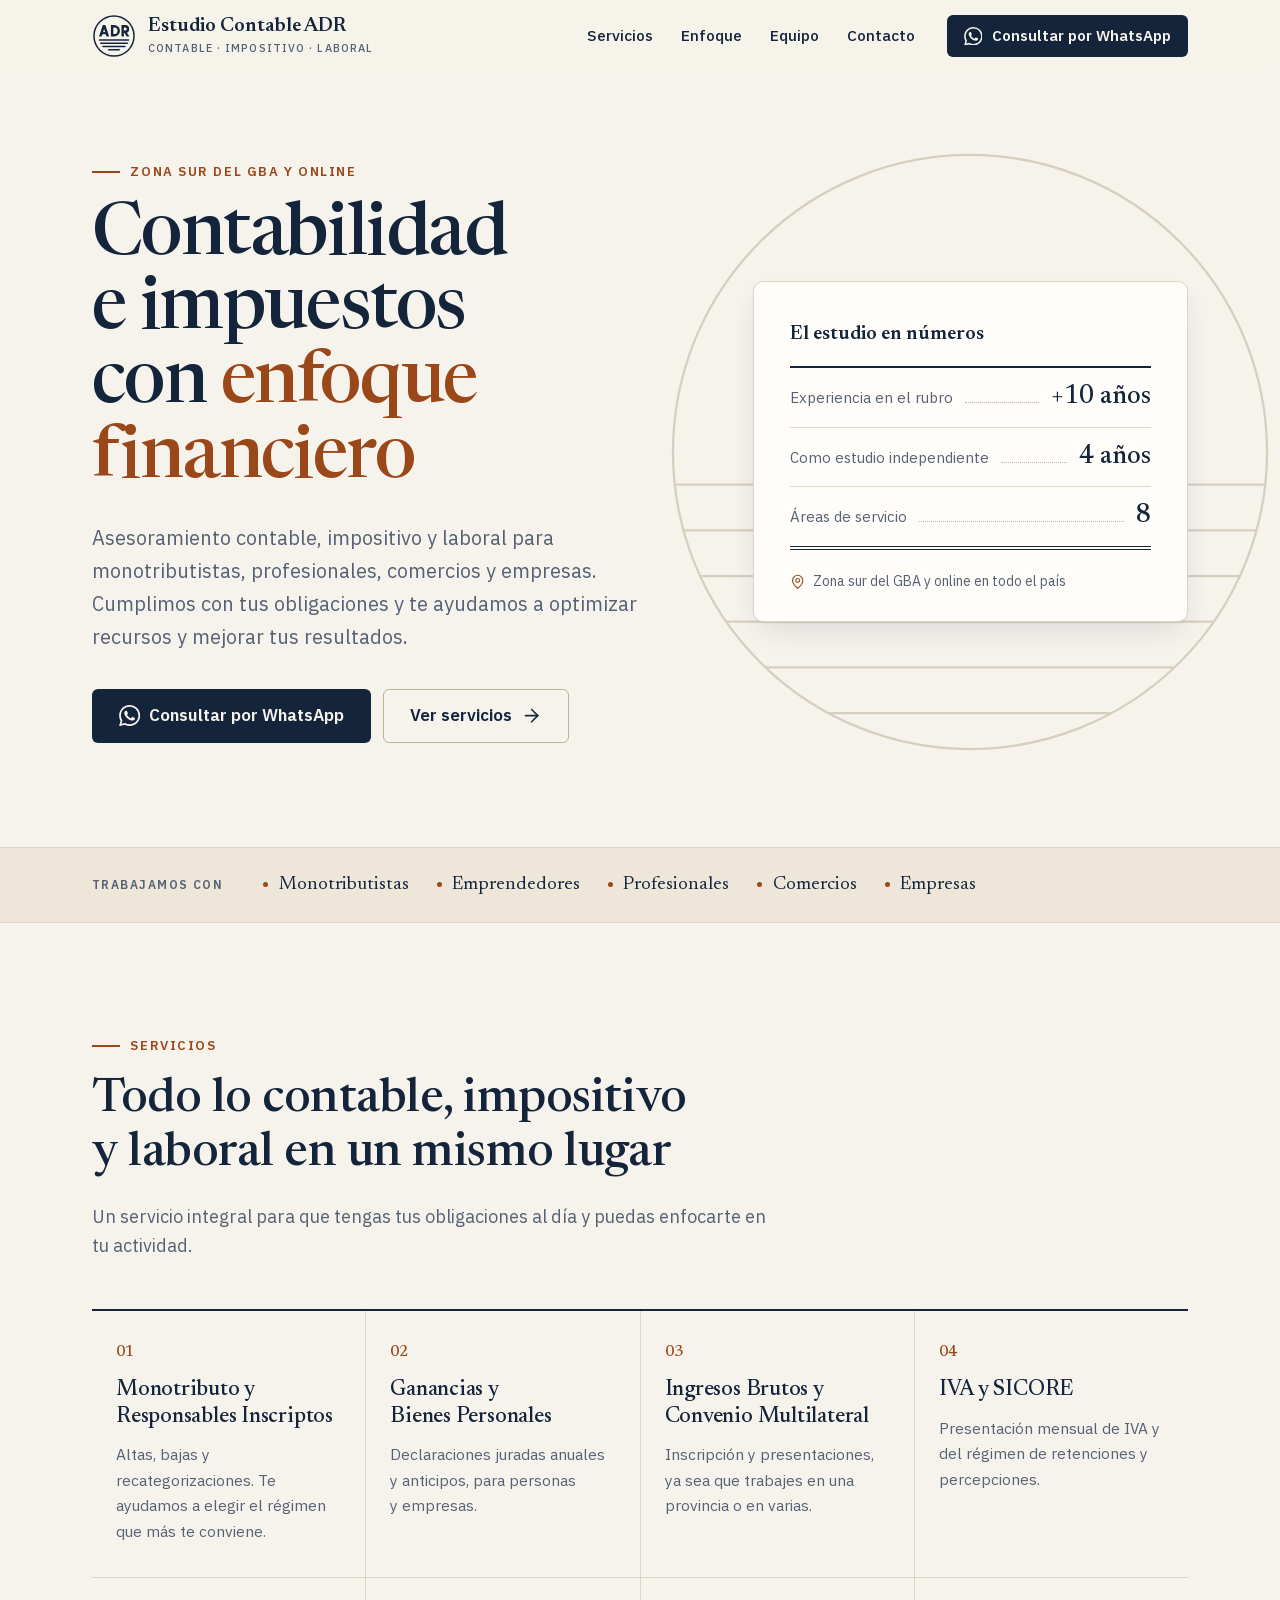
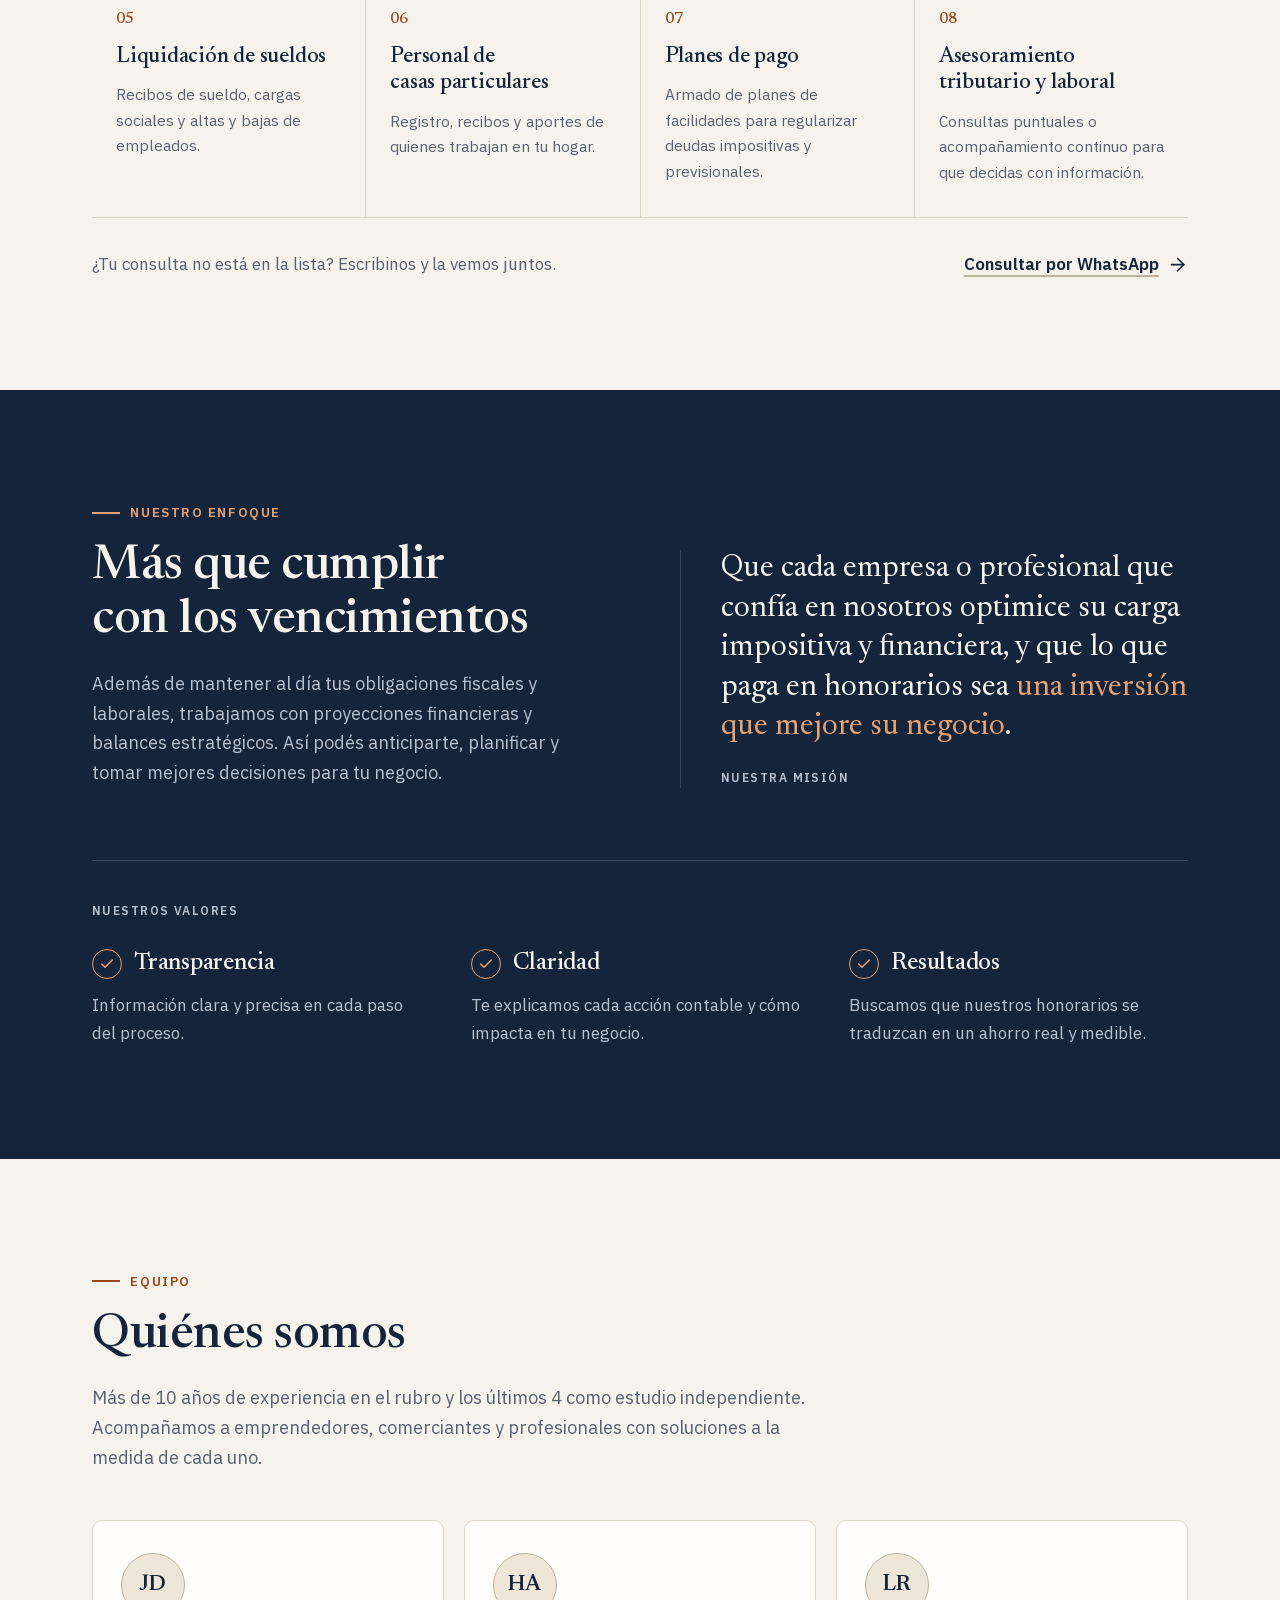
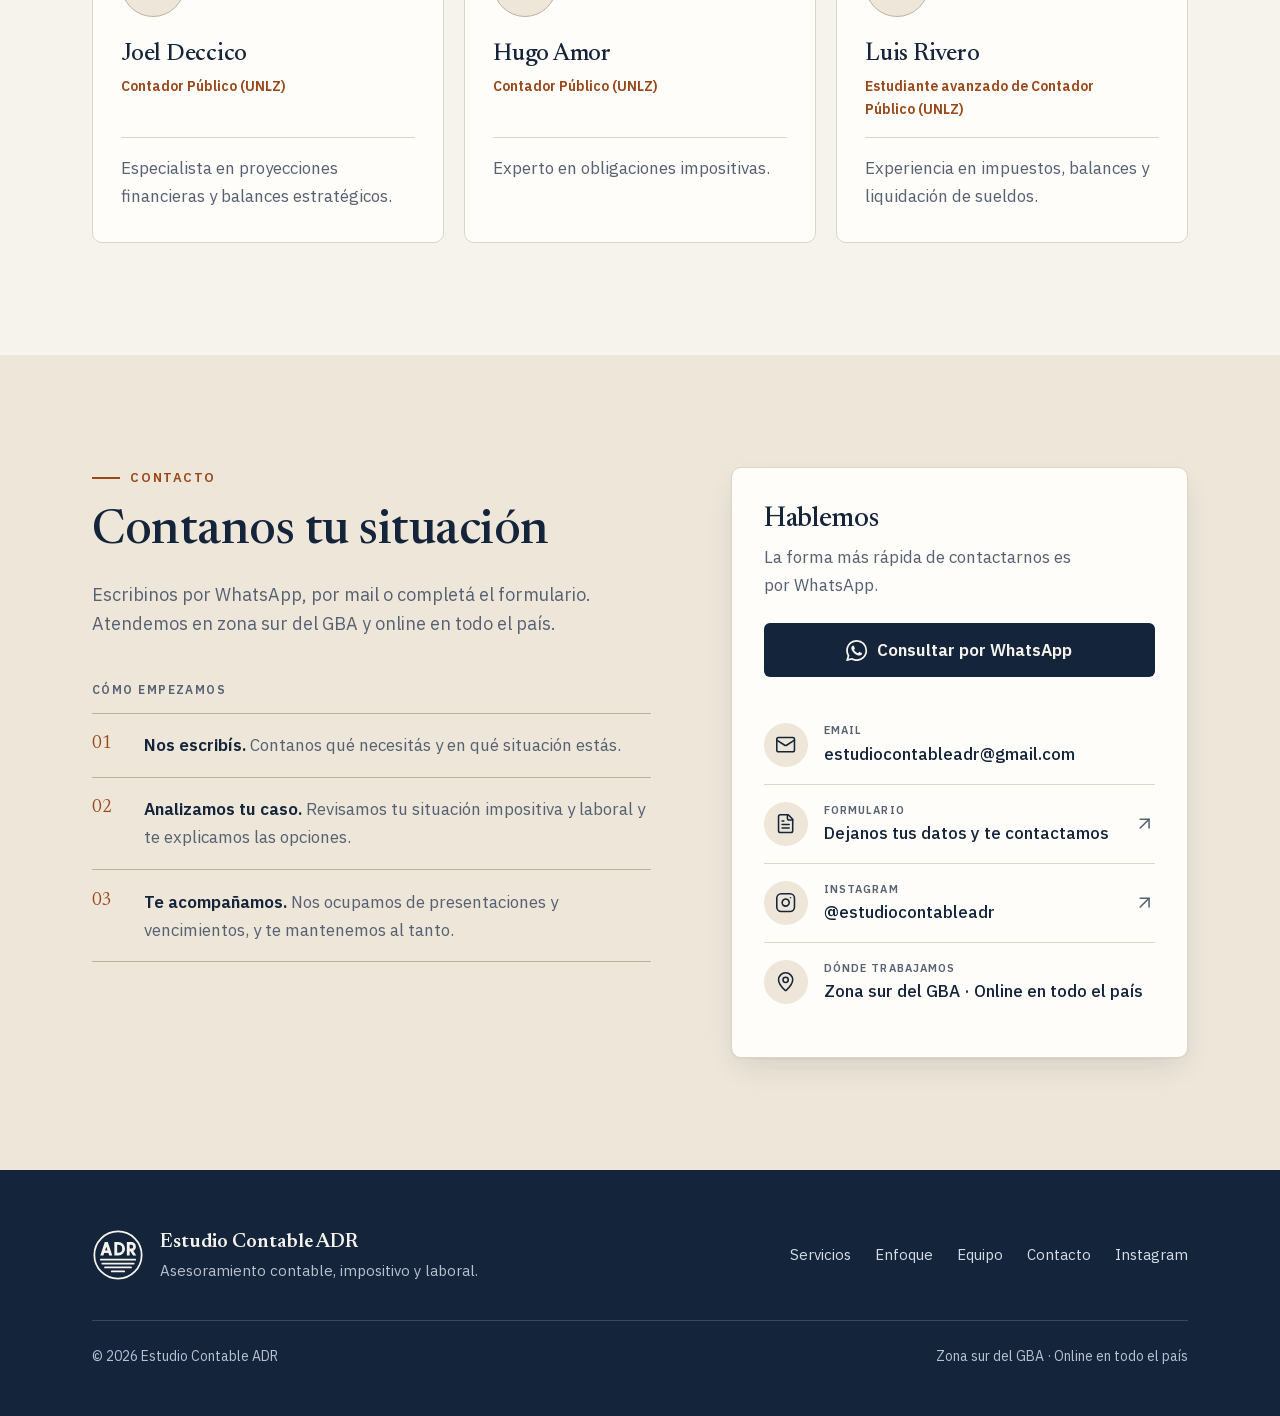
==== commit d2ed72a3: "Update experience years from 8 to 10 and remove UNLZ" ====
--- a/index.html
+++ b/index.html
@@ -175,9 +175,8 @@
               <p class="ledger-title" id="ledger-title">El estudio en números</p>
             </div>
             <dl>
-              <div class="ledger-row"><dt>Experiencia en el rubro</dt><dd>+8 años</dd></div>
+              <div class="ledger-row"><dt>Experiencia en el rubro</dt><dd>+10 años</dd></div>
               <div class="ledger-row"><dt>Como estudio independiente</dt><dd>4 años</dd></div>
-              <div class="ledger-row"><dt>Equipo formado en la UNLZ</dt><dd>3</dd></div>
               <div class="ledger-row"><dt>Áreas de servicio</dt><dd>8</dd></div>
             </dl>
             <p class="ledger-foot">
@@ -309,7 +308,7 @@
           <p class="eyebrow">Equipo</p>
           <h2 id="equipo-title">Quiénes somos</h2>
           <p class="section-lead">
-            Más de 8 años de experiencia en el rubro y los últimos 4 como estudio independiente.
+            Más de 10 años de experiencia en el rubro y los últimos 4 como estudio independiente.
             Acompañamos a emprendedores, comerciantes y profesionales con soluciones a la medida de cada uno.
           </p>
         </div>
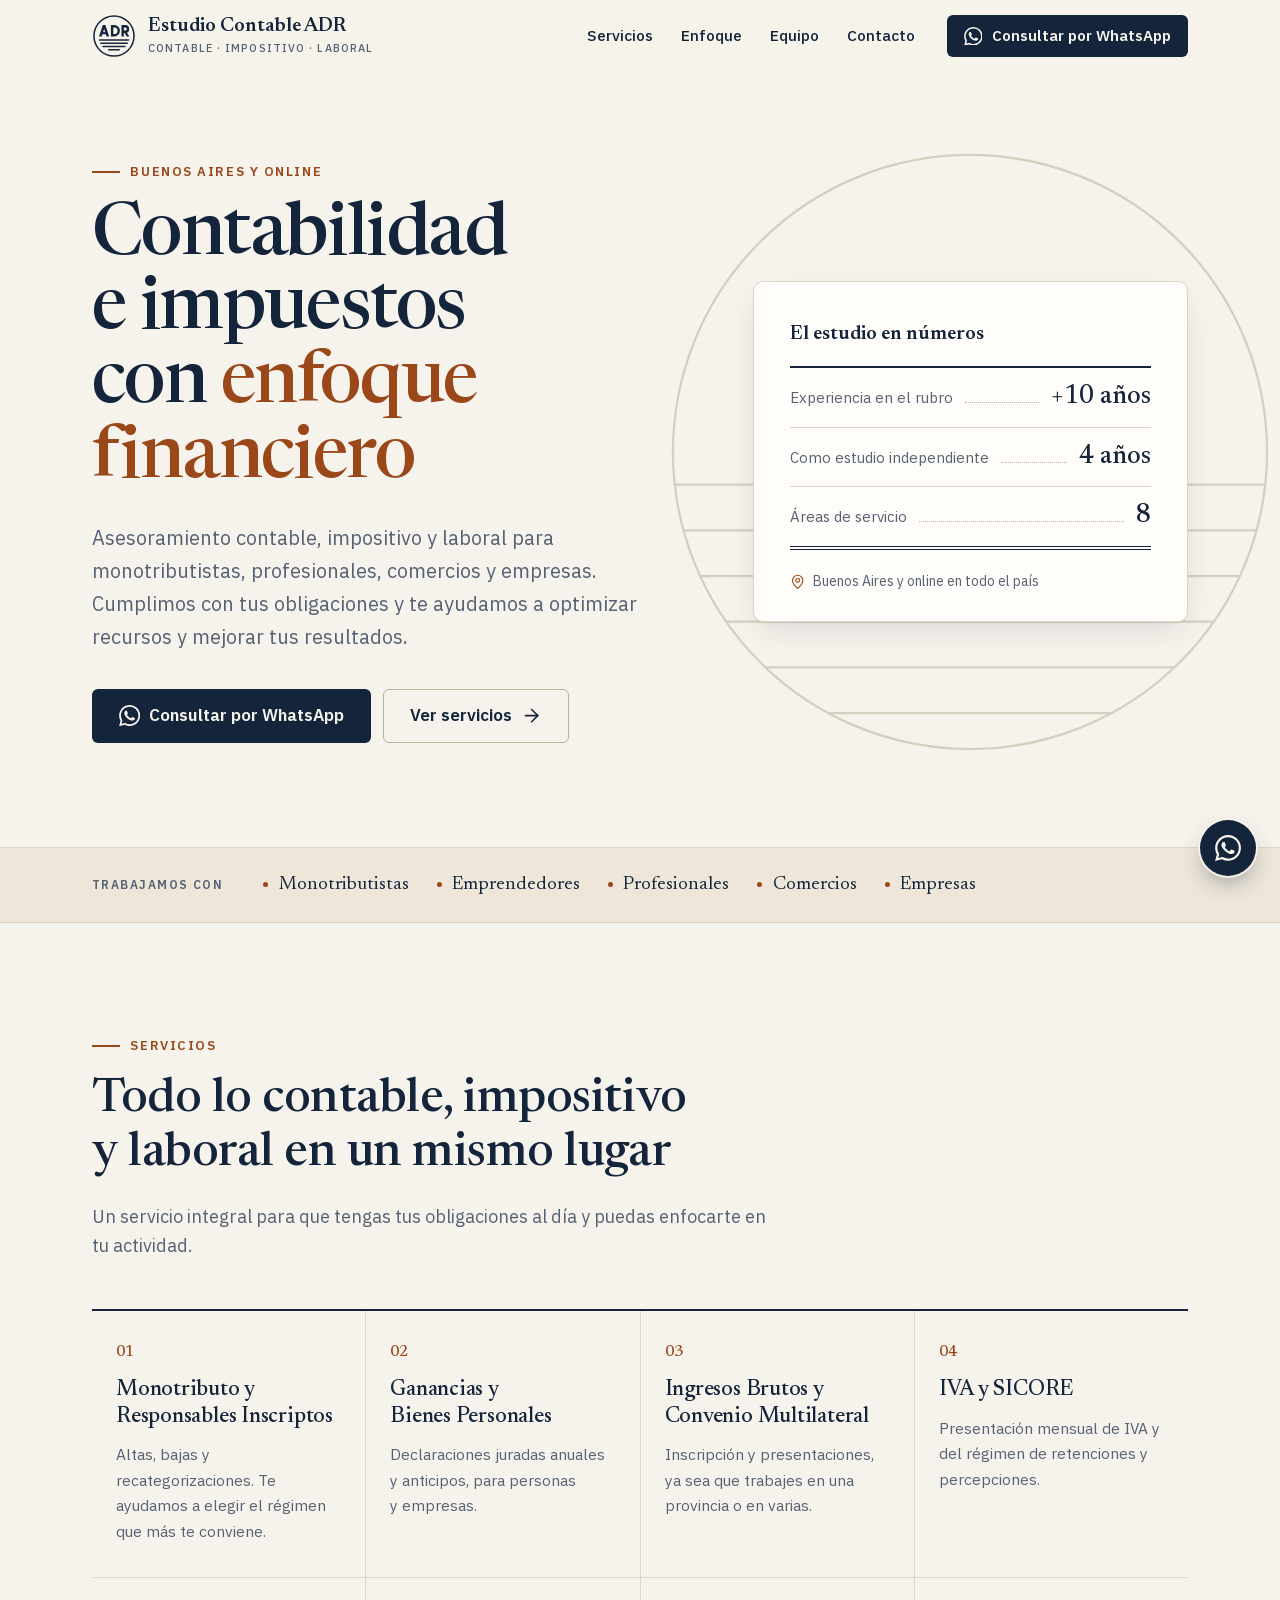
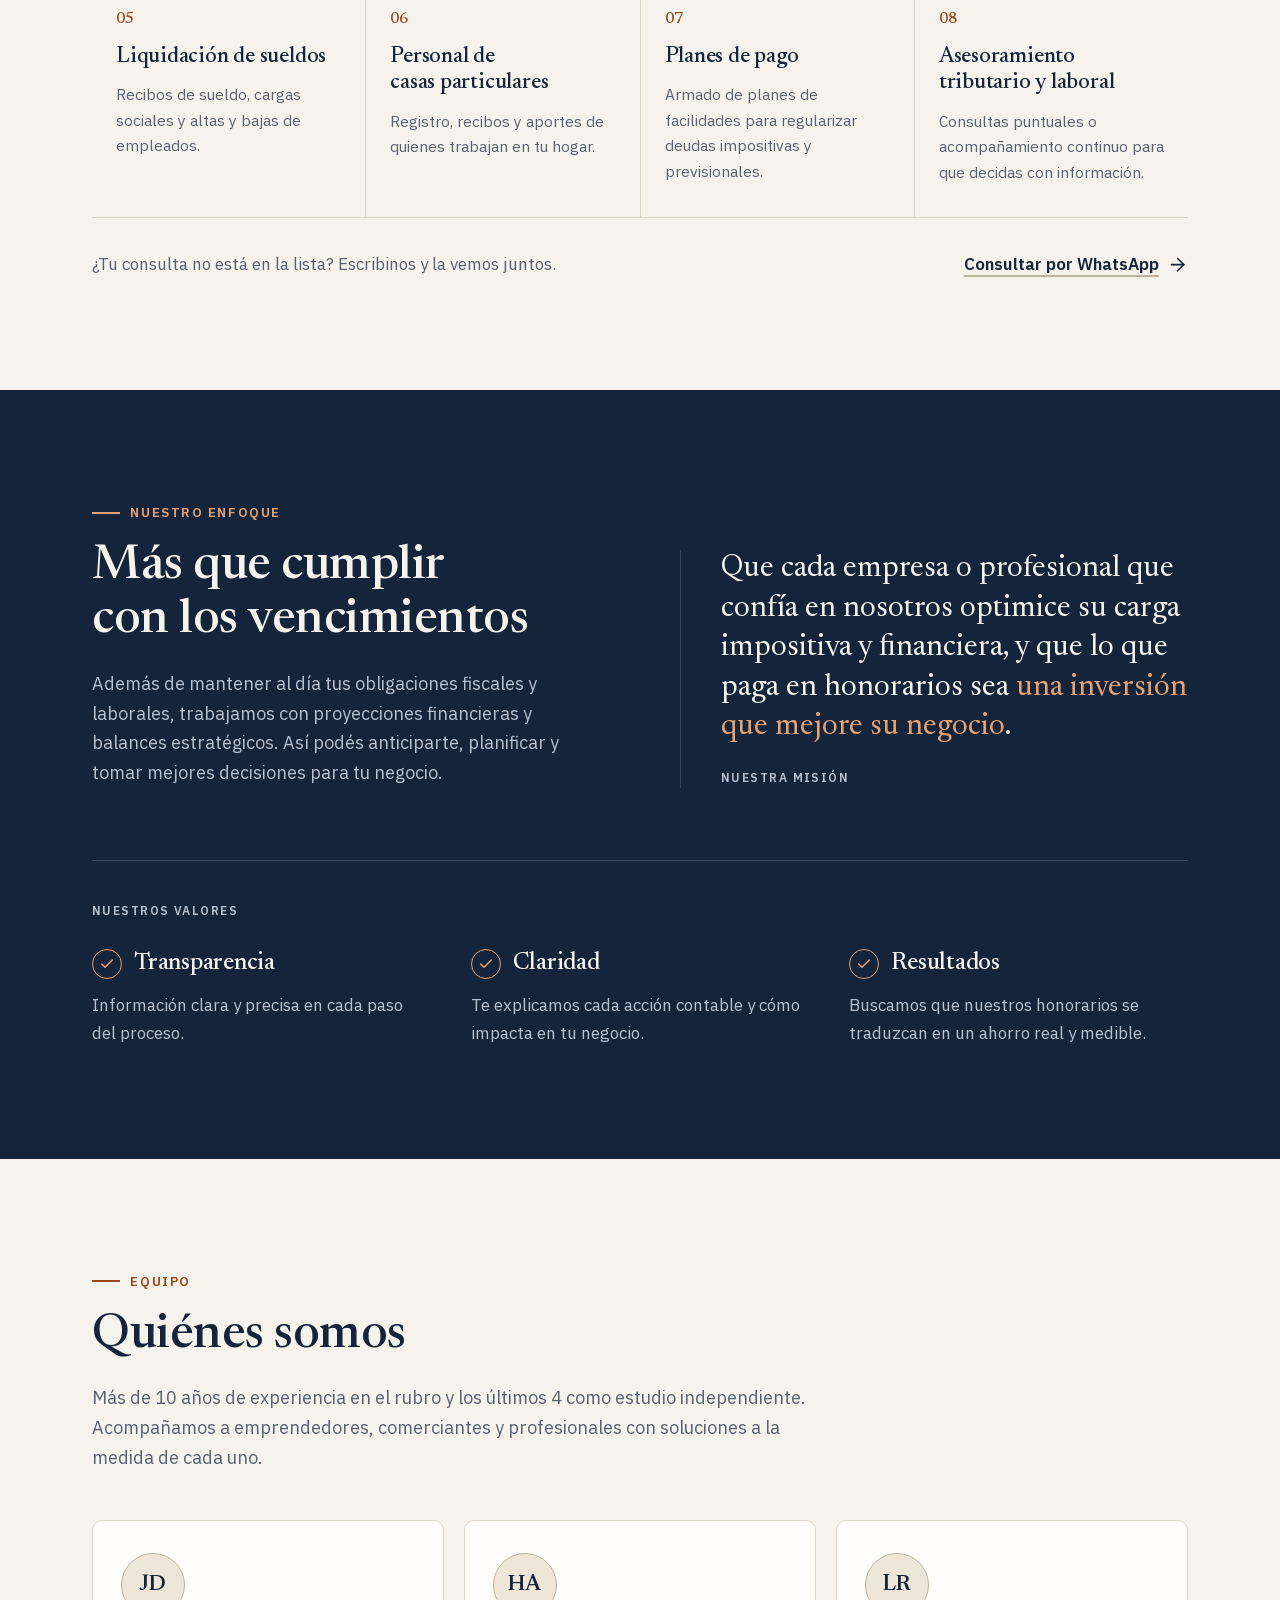
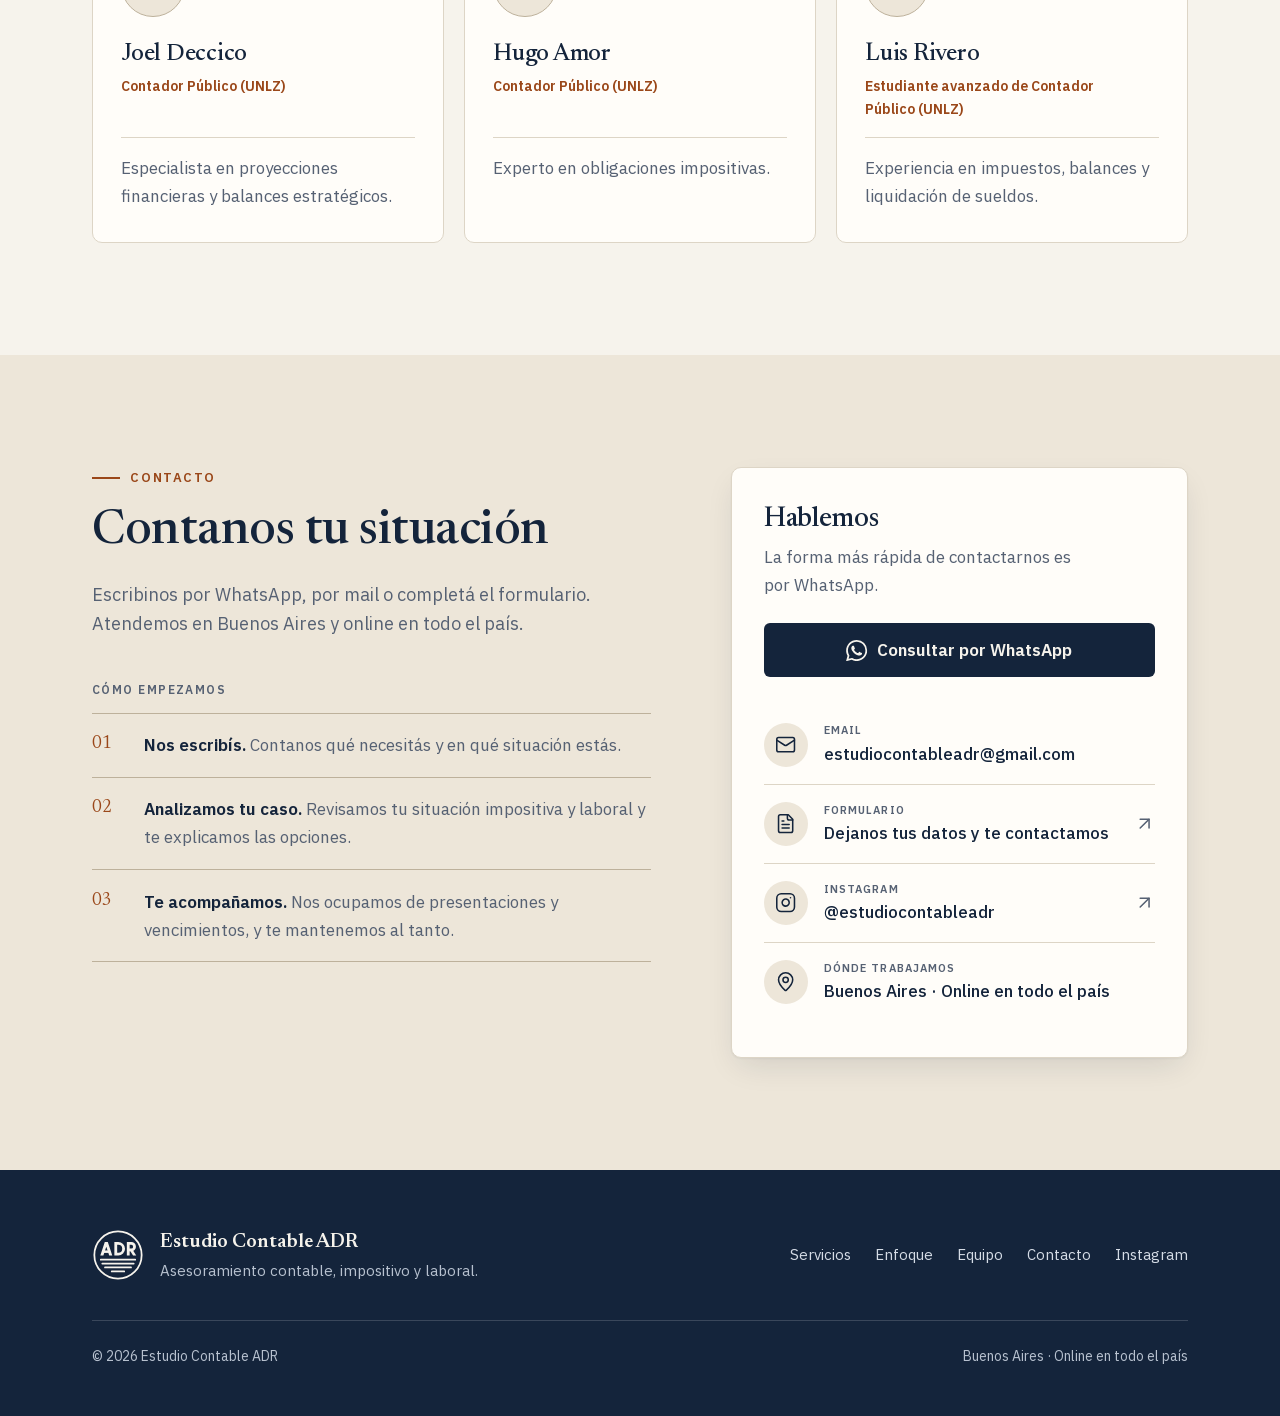
==== commit 01543643: "cambie zona sur del gba por buenos aires" ====
--- a/index.html
+++ b/index.html
@@ -5,8 +5,8 @@
   <meta name="viewport" content="width=device-width, initial-scale=1">
   <script>document.documentElement.className = "js";</script>
 
-  <title>Estudio Contable ADR | Contadores en zona sur del GBA y online</title>
-  <meta name="description" content="Asesoramiento contable, impositivo y laboral para monotributistas, profesionales, comercios y empresas. Zona sur del GBA y online en todo el país.">
+  <title>Estudio Contable ADR | Contadores en Buenos Aires y online</title>
+  <meta name="description" content="Asesoramiento contable, impositivo y laboral para monotributistas, profesionales, comercios y empresas. Buenos Aires y online en todo el país.">
   <link rel="canonical" href="https://estudiocontableadr.com.ar/">
   <meta name="theme-color" content="#14243b">
 
@@ -23,7 +23,7 @@
   <meta property="og:locale" content="es_AR">
   <meta property="og:site_name" content="Estudio Contable ADR">
   <meta property="og:title" content="Estudio Contable ADR">
-  <meta property="og:description" content="Asesoramiento contable, impositivo y laboral con enfoque financiero. Zona sur del GBA y online en todo el país.">
+  <meta property="og:description" content="Asesoramiento contable, impositivo y laboral con enfoque financiero. Buenos Aires y online en todo el país.">
   <meta property="og:url" content="https://estudiocontableadr.com.ar/">
   <meta property="og:image" content="https://estudiocontableadr.com.ar/assets/img/og-image.png">
   <meta property="og:image:width" content="1200">
@@ -150,7 +150,7 @@
     <section class="hero" id="inicio" aria-labelledby="hero-title">
       <div class="container hero-grid">
         <div class="hero-copy">
-          <p class="eyebrow">Zona sur del GBA y online</p>
+          <p class="eyebrow">Buenos Aires y online</p>
           <h1 id="hero-title">Contabilidad e impuestos con <span class="accent">enfoque financiero</span></h1>
           <p class="hero-lead">
             Asesoramiento contable, impositivo y laboral para monotributistas, profesionales, comercios y empresas.
@@ -181,7 +181,7 @@
             </dl>
             <p class="ledger-foot">
               <svg class="icon" aria-hidden="true"><use href="#i-pin"/></svg>
-              Zona sur del GBA y online en todo el país
+              Buenos Aires y online en todo el país
             </p>
           </aside>
         </div>
@@ -344,7 +344,7 @@
           <h2 id="contacto-title">Contanos tu situación</h2>
           <p class="section-lead">
             Escribinos por WhatsApp, por mail o completá el formulario.
-            Atendemos en zona sur del GBA y online en todo el país.
+            Atendemos en Buenos Aires y online en todo el país.
           </p>
 
           <h3 class="steps-title">Cómo empezamos</h3>
@@ -386,7 +386,7 @@
             <li>
               <div class="contact-item">
                 <span class="contact-icon" aria-hidden="true"><svg class="icon"><use href="#i-pin"/></svg></span>
-                <span><span class="contact-label">Dónde trabajamos</span><span class="contact-value">Zona sur del GBA · Online en todo el país</span></span>
+                <span><span class="contact-label">Dónde trabajamos</span><span class="contact-value">Buenos Aires · Online en todo el país</span></span>
               </div>
             </li>
           </ul>
@@ -415,7 +415,7 @@
       </nav>
       <div class="footer-bottom">
         <p>© <span data-year>2026</span> Estudio Contable ADR</p>
-        <p>Zona sur del GBA · Online en todo el país</p>
+        <p>Buenos Aires · Online en todo el país</p>
       </div>
     </div>
   </footer>
